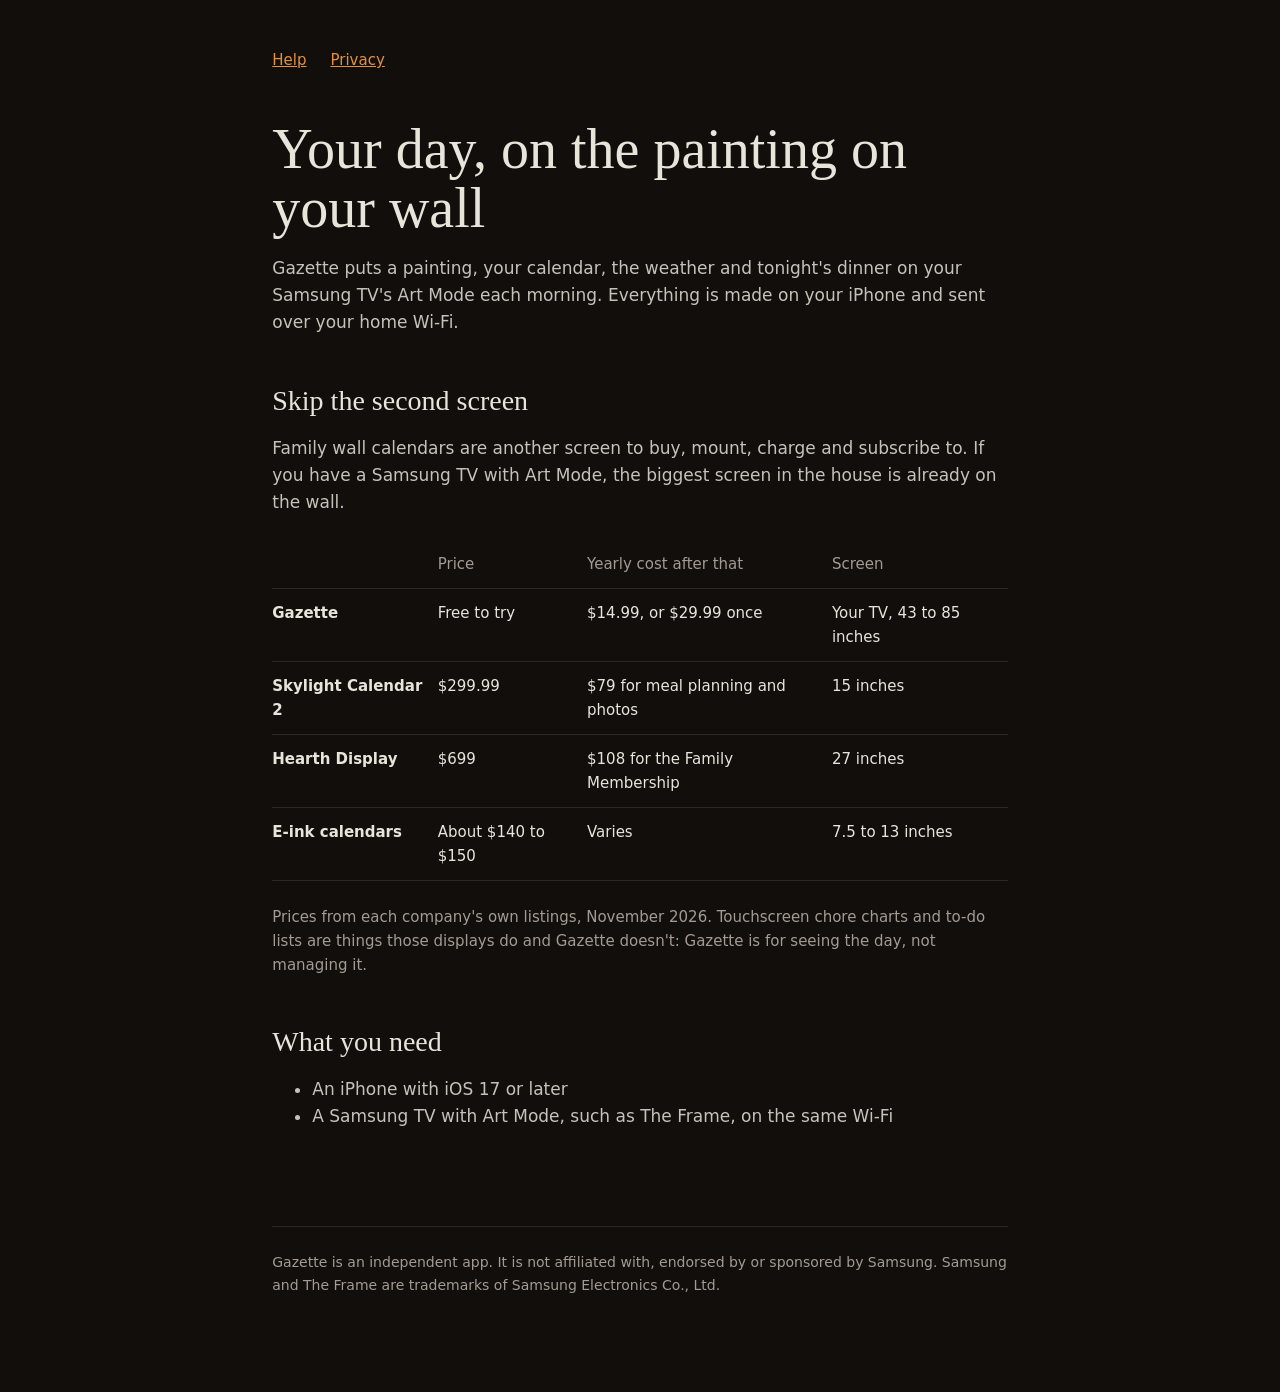
==== index.html @ 22fcac26 "Rename to Gazette Co-Authored-By: Claude Opus 5.5 <noreply@anthropic.com> Claude-Session: https://cl" ====
<!DOCTYPE html><html lang="en"><head><meta charset="utf-8"><meta name="viewport" content="width=device-width,initial-scale=1"><title>Gazette: your day on your TV's Art Mode</title><link rel="stylesheet" href="style.css"></head><body><main>
<nav><a href="support.html">Help</a><a href="privacy.html">Privacy</a></nav>
<h1>Your day, on the painting on your wall</h1>
<p>Gazette puts a painting, your calendar, the weather and tonight's dinner on your Samsung TV's Art Mode each morning. Everything is made on your iPhone and sent over your home Wi-Fi.</p>
<h2>Skip the second screen</h2>
<p>Family wall calendars are another screen to buy, mount, charge and subscribe to. If you have a Samsung TV with Art Mode, the biggest screen in the house is already on the wall.</p>
<table>
<thead><tr><th scope="col"></th><th scope="col">Price</th><th scope="col">Yearly cost after that</th><th scope="col">Screen</th></tr></thead>
<tbody>
<tr><td>Gazette</td><td>Free to try</td><td>$14.99, or $29.99 once</td><td>Your TV, 43 to 85 inches</td></tr>
<tr><td>Skylight Calendar 2</td><td>$299.99</td><td>$79 for meal planning and photos</td><td>15 inches</td></tr>
<tr><td>Hearth Display</td><td>$699</td><td>$108 for the Family Membership</td><td>27 inches</td></tr>
<tr><td>E-ink calendars</td><td>About $140 to $150</td><td>Varies</td><td>7.5 to 13 inches</td></tr>
</tbody>
</table>
<p class="muted">Prices from each company's own listings, November 2026. Touchscreen chore charts and to-do lists are things those displays do and Gazette doesn't: Gazette is for seeing the day, not managing it.</p>
<h2>What you need</h2>
<ul><li>An iPhone with iOS 17 or later</li><li>A Samsung TV with Art Mode, such as The Frame, on the same Wi-Fi</li></ul>
<footer>Gazette is an independent app. It is not affiliated with, endorsed by or sponsored by Samsung. Samsung and The Frame are trademarks of Samsung Electronics Co., Ltd.</footer>
</main></body></html>
---- style.css ----
/* Hallmark lite · shape: Long Document · theme: custom (gallery wall at night, matches the app) · genre: editorial · job: read policy / get help · signature: the app's own amber-on-dark material */
:root{--paper:#110e0c;--surface:#1c1815;--ink:#e9e4da;--ink2:#c7c2b9;--muted:#a39b91;--rule:rgba(233,228,218,.12);--amber:#e3913a;--serif:"Iowan Old Style","Palatino Linotype",Georgia,serif;--sans:-apple-system,"Segoe UI",system-ui,sans-serif;--s1:8px;--s2:16px;--s3:24px;--s4:48px;--s5:96px}
html,body{overflow-x:clip;margin:0;background:var(--paper);color:var(--ink);font:17px/1.6 var(--sans)}
main{max-width:68ch;margin:0 auto;padding:var(--s4) var(--s3) var(--s5)}
h1{font:400 clamp(40px,7vw,56px)/1.05 var(--serif);margin:0 0 var(--s2);overflow-wrap:break-word;min-width:0}
h2{font:400 28px/1.2 var(--serif);margin:var(--s4) 0 var(--s1)}
p,li{color:var(--ink2)} .muted{color:var(--muted);font-size:15px}
a{color:var(--amber)} a:focus-visible{outline:3px solid var(--amber);outline-offset:3px}
nav{display:flex;gap:var(--s3);margin-bottom:var(--s4);font-size:15px}
footer{border-top:1px solid var(--rule);margin-top:var(--s5);padding-top:var(--s3);font-size:14px;color:var(--muted)}
table{width:100%;border-collapse:collapse;margin:var(--s3) 0;font-size:15px}
th,td{text-align:left;padding:12px 10px 12px 0;border-bottom:1px solid var(--rule);vertical-align:top}
th{color:var(--muted);font-weight:500}
td:first-child{color:var(--ink);font-weight:600}
@media (max-width:560px){table{font-size:14px}}
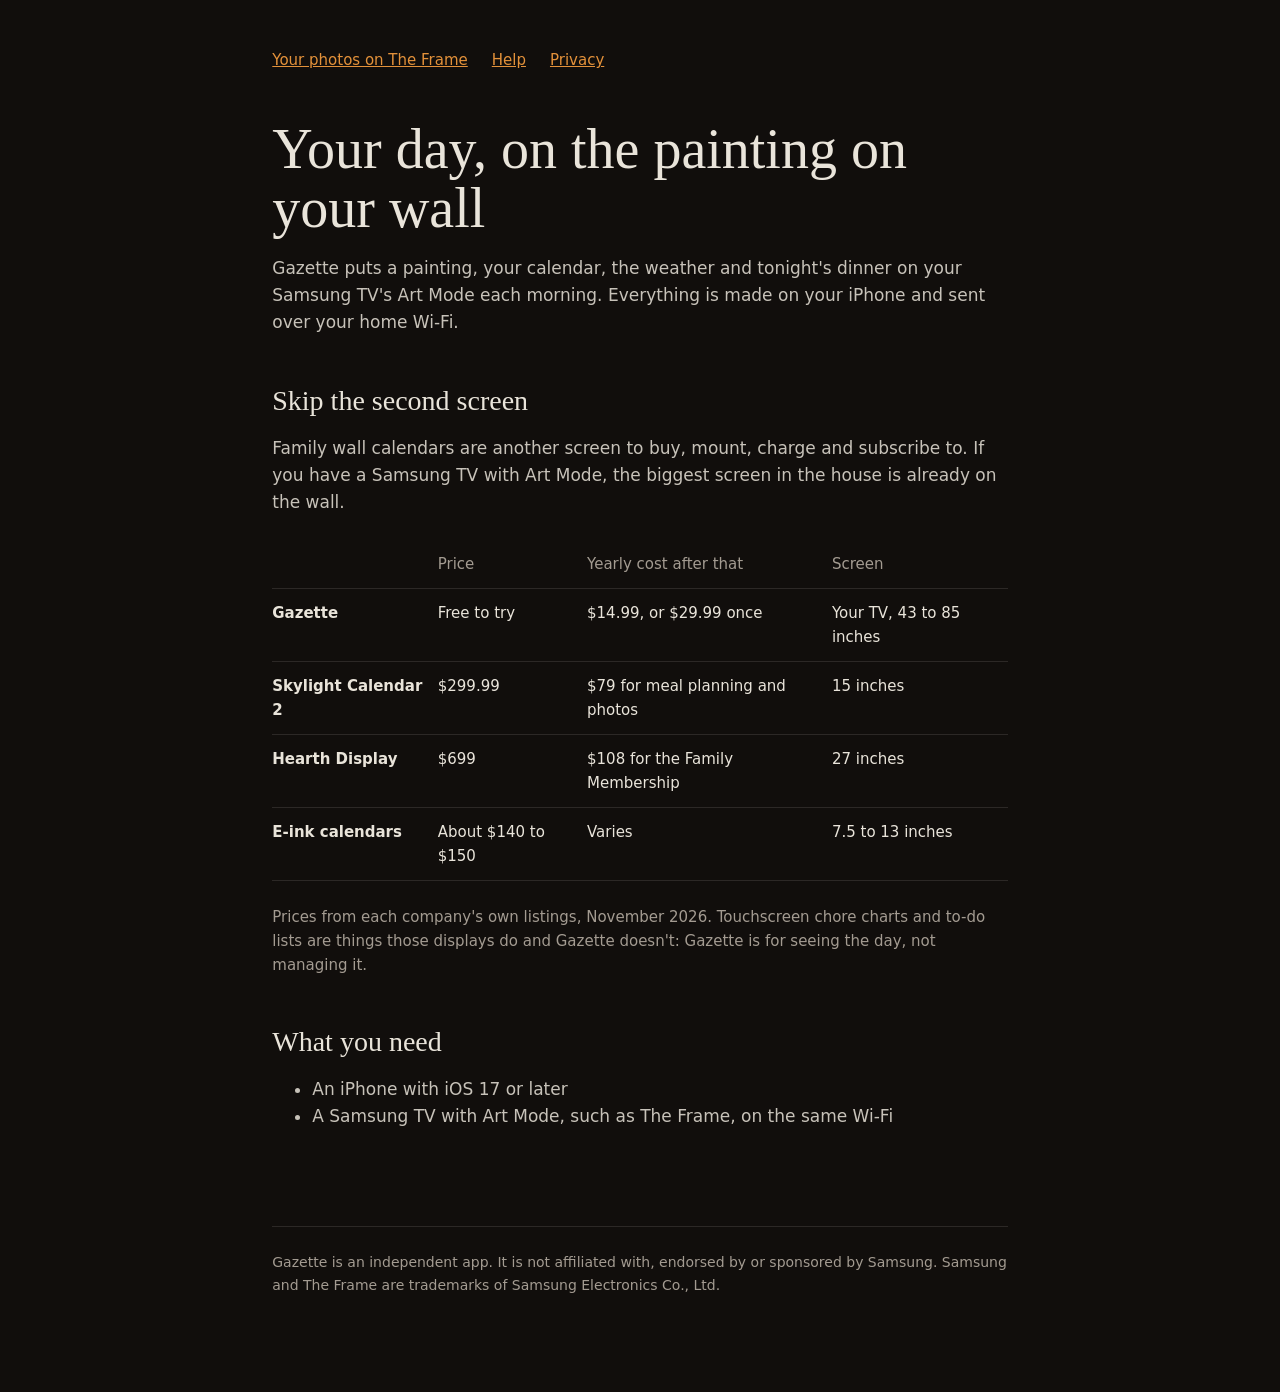
==== commit bf78752a: "How-to page for putting your own photos on The Frame; page titles for search Co-Authored-By: Claude " ====
--- a/index.html
+++ b/index.html
@@ -1,5 +1,6 @@
-<!DOCTYPE html><html lang="en"><head><meta charset="utf-8"><meta name="viewport" content="width=device-width,initial-scale=1"><title>Gazette: your day on your TV's Art Mode</title><link rel="stylesheet" href="style.css"></head><body><main>
-<nav><a href="support.html">Help</a><a href="privacy.html">Privacy</a></nav>
+<!DOCTYPE html><html lang="en"><head><meta charset="utf-8"><meta name="viewport" content="width=device-width,initial-scale=1"><title>Gazette: family calendar and art for Samsung The Frame TV</title>
+<meta name="description" content="Gazette puts a painting, your family calendar, the weather and dinner on your Samsung Frame TV's Art Mode every morning. No wall calendar display to buy."><link rel="stylesheet" href="style.css"></head><body><main>
+<nav><a href="frame-photos.html">Your photos on The Frame</a><a href="support.html">Help</a><a href="privacy.html">Privacy</a></nav>
 <h1>Your day, on the painting on your wall</h1>
 <p>Gazette puts a painting, your calendar, the weather and tonight's dinner on your Samsung TV's Art Mode each morning. Everything is made on your iPhone and sent over your home Wi-Fi.</p>
 <h2>Skip the second screen</h2>
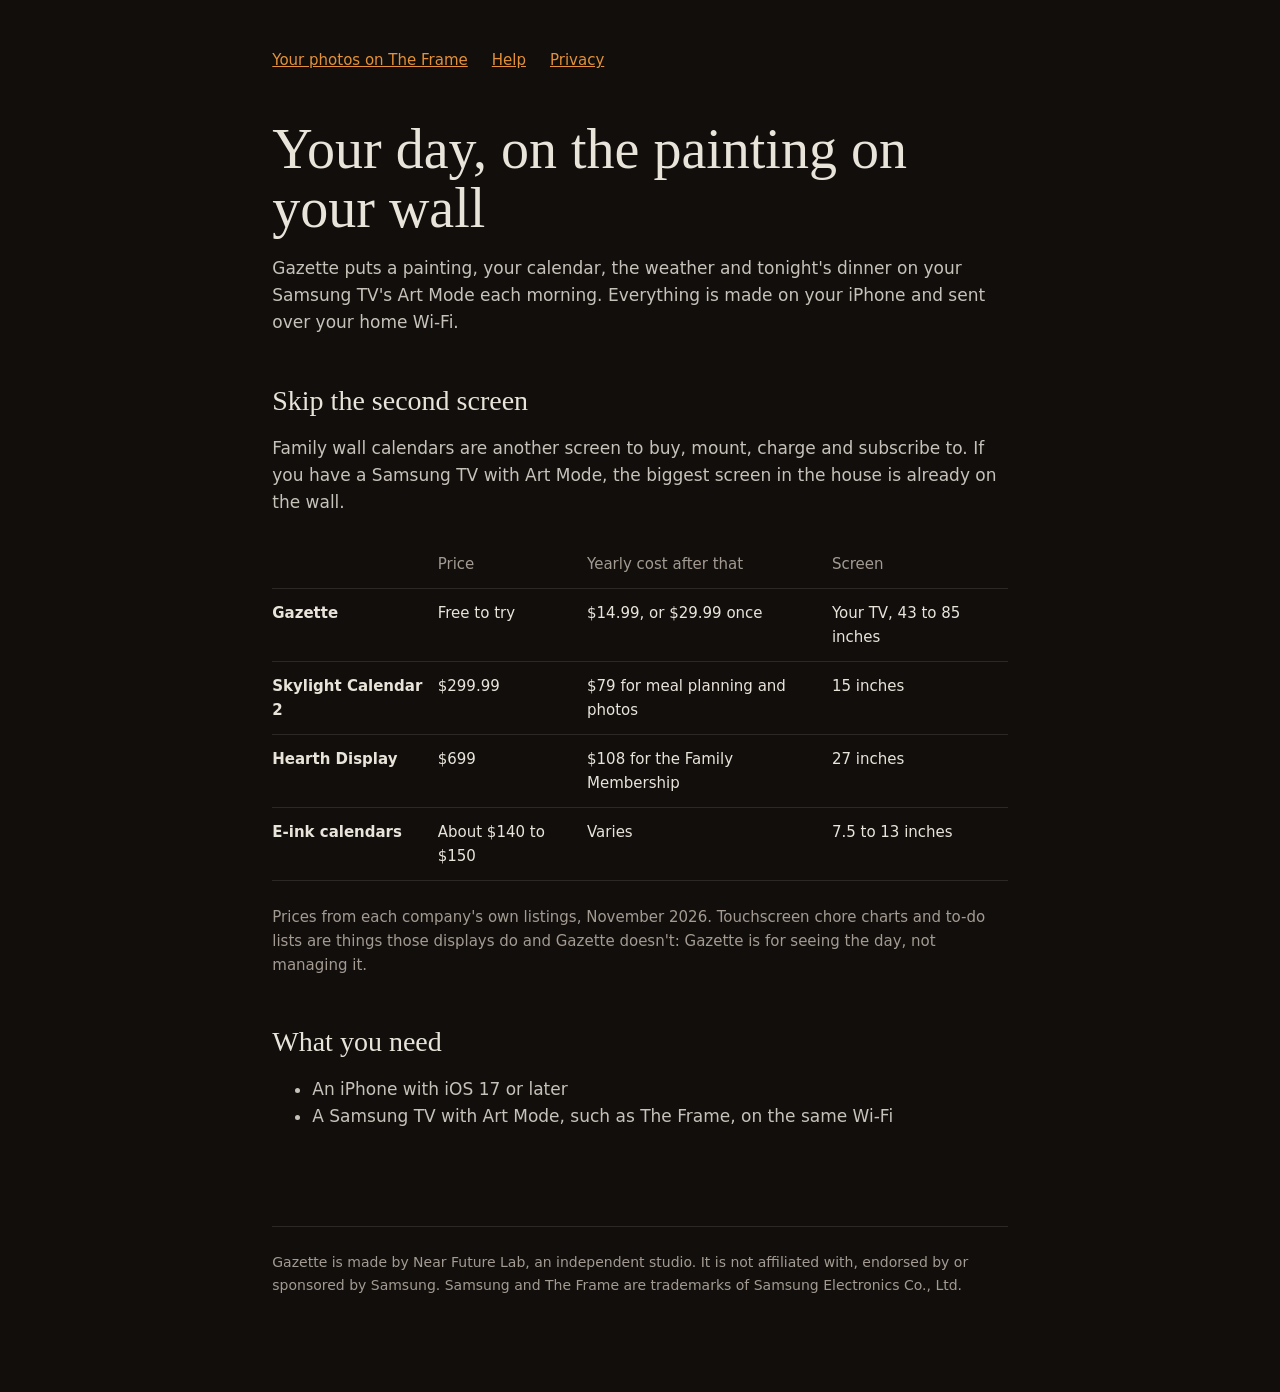
==== commit 7b5c0f62: "Made by Near Future Lab Co-Authored-By: Claude Opus 5.5 <noreply@anthropic.com> Claude-Session: http" ====
--- a/index.html
+++ b/index.html
@@ -17,5 +17,5 @@
 <p class="muted">Prices from each company's own listings, November 2026. Touchscreen chore charts and to-do lists are things those displays do and Gazette doesn't: Gazette is for seeing the day, not managing it.</p>
 <h2>What you need</h2>
 <ul><li>An iPhone with iOS 17 or later</li><li>A Samsung TV with Art Mode, such as The Frame, on the same Wi-Fi</li></ul>
-<footer>Gazette is an independent app. It is not affiliated with, endorsed by or sponsored by Samsung. Samsung and The Frame are trademarks of Samsung Electronics Co., Ltd.</footer>
+<footer>Gazette is made by Near Future Lab, an independent studio. It is not affiliated with, endorsed by or sponsored by Samsung. Samsung and The Frame are trademarks of Samsung Electronics Co., Ltd.</footer>
 </main></body></html>
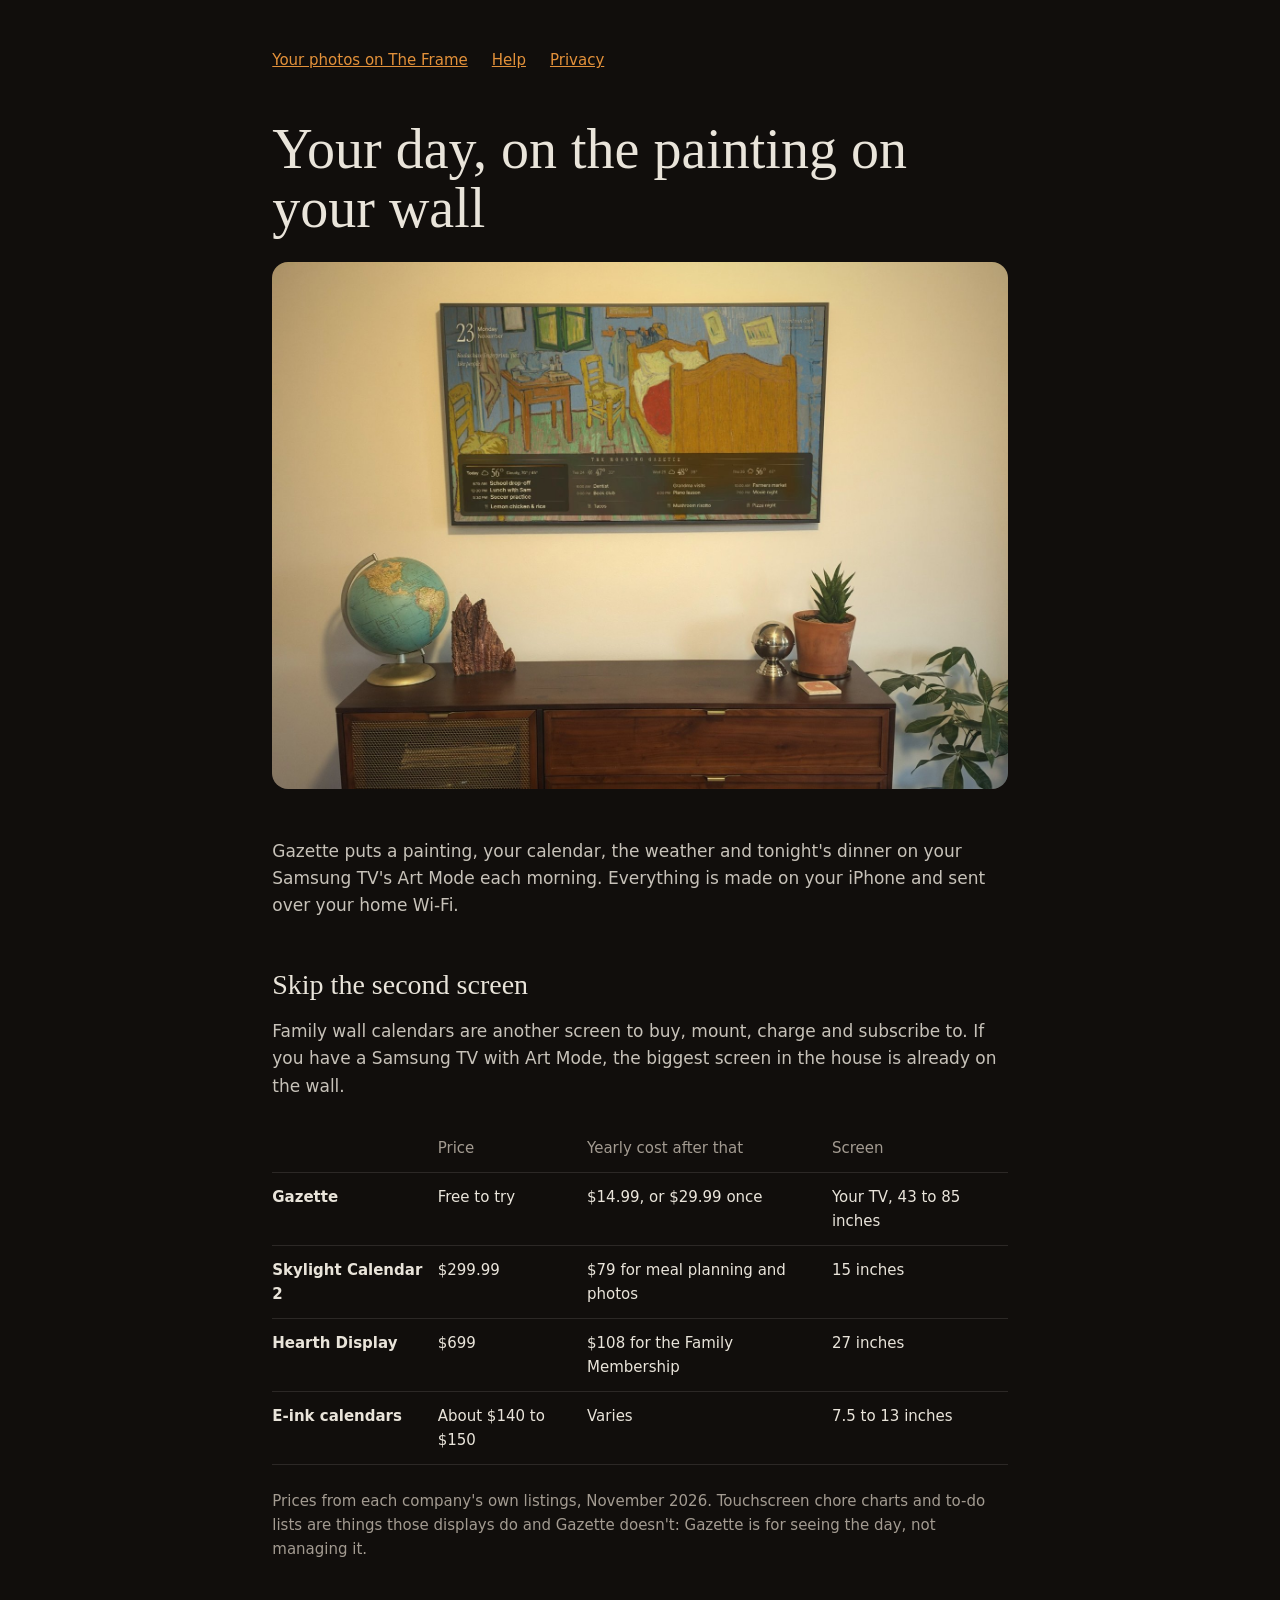
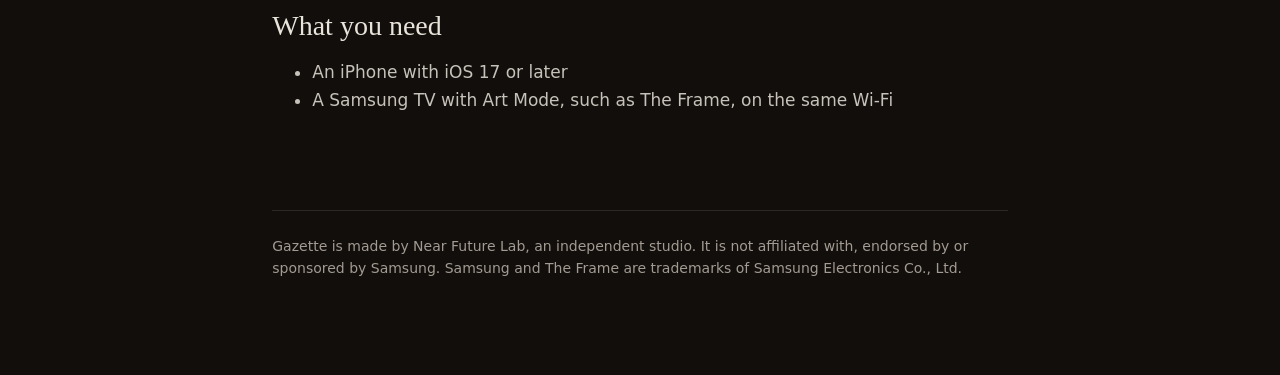
==== commit e7ebffdd: "Home page photo Co-Authored-By: Claude Opus 5.5 <noreply@anthropic.com> Claude-Session: https://clau" ====
--- a/index.html
+++ b/index.html
@@ -2,6 +2,7 @@
 <meta name="description" content="Gazette puts a painting, your family calendar, the weather and dinner on your Samsung Frame TV's Art Mode every morning. No wall calendar display to buy."><link rel="stylesheet" href="style.css"></head><body><main>
 <nav><a href="frame-photos.html">Your photos on The Frame</a><a href="support.html">Help</a><a href="privacy.html">Privacy</a></nav>
 <h1>Your day, on the painting on your wall</h1>
+<img src="gazette-frame.jpg" alt="A Samsung Frame TV above a walnut sideboard showing Van Gogh's Bedroom with a slim strip of the family calendar, weather and dinners" width="1600" height="1148" style="width:100%;height:auto;border-radius:16px;margin:8px 0 24px">
 <p>Gazette puts a painting, your calendar, the weather and tonight's dinner on your Samsung TV's Art Mode each morning. Everything is made on your iPhone and sent over your home Wi-Fi.</p>
 <h2>Skip the second screen</h2>
 <p>Family wall calendars are another screen to buy, mount, charge and subscribe to. If you have a Samsung TV with Art Mode, the biggest screen in the house is already on the wall.</p>
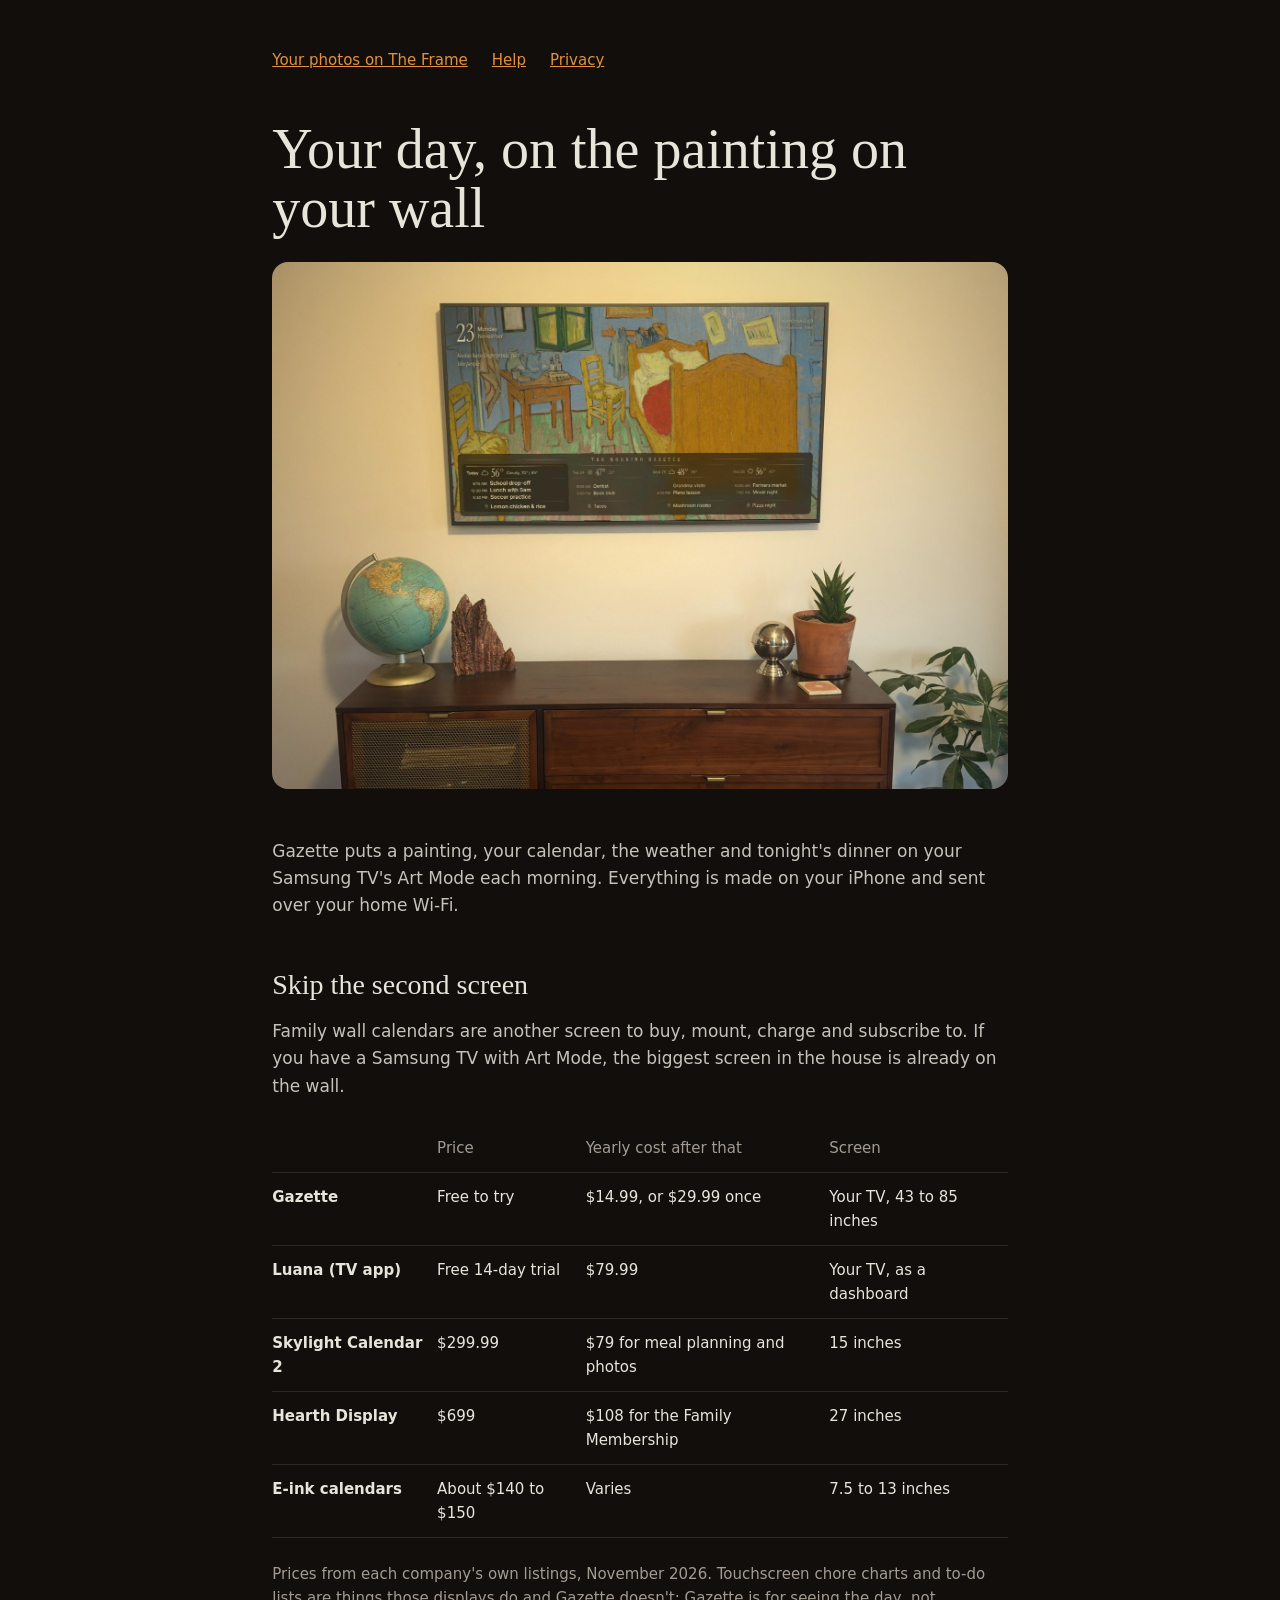
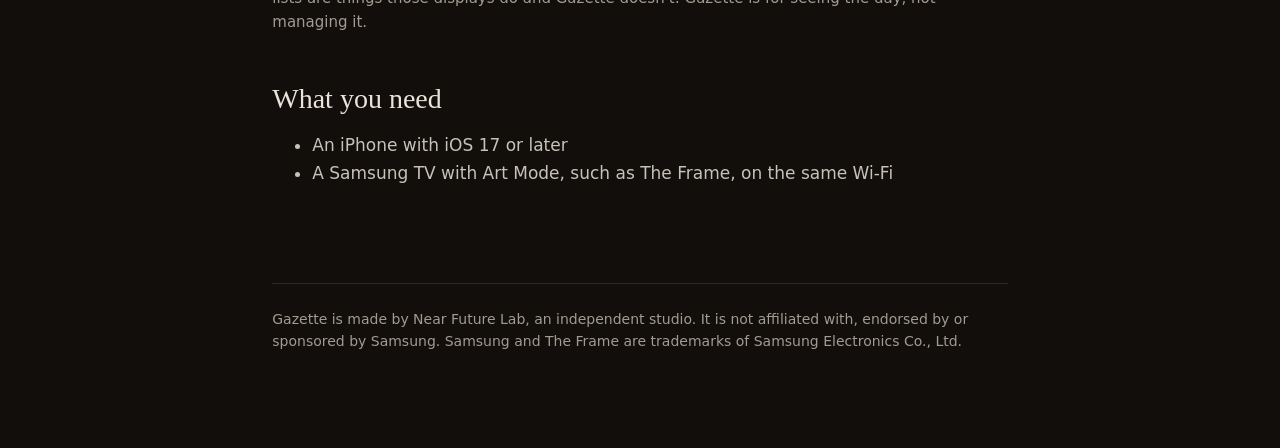
==== commit da892c63: "Comparison: add Luana Co-Authored-By: Claude Opus 5.5 <noreply@anthropic.com> Claude-Session: https:" ====
--- a/index.html
+++ b/index.html
@@ -10,6 +10,7 @@
 <thead><tr><th scope="col"></th><th scope="col">Price</th><th scope="col">Yearly cost after that</th><th scope="col">Screen</th></tr></thead>
 <tbody>
 <tr><td>Gazette</td><td>Free to try</td><td>$14.99, or $29.99 once</td><td>Your TV, 43 to 85 inches</td></tr>
+<tr><td>Luana (TV app)</td><td>Free 14-day trial</td><td>$79.99</td><td>Your TV, as a dashboard</td></tr>
 <tr><td>Skylight Calendar 2</td><td>$299.99</td><td>$79 for meal planning and photos</td><td>15 inches</td></tr>
 <tr><td>Hearth Display</td><td>$699</td><td>$108 for the Family Membership</td><td>27 inches</td></tr>
 <tr><td>E-ink calendars</td><td>About $140 to $150</td><td>Varies</td><td>7.5 to 13 inches</td></tr>
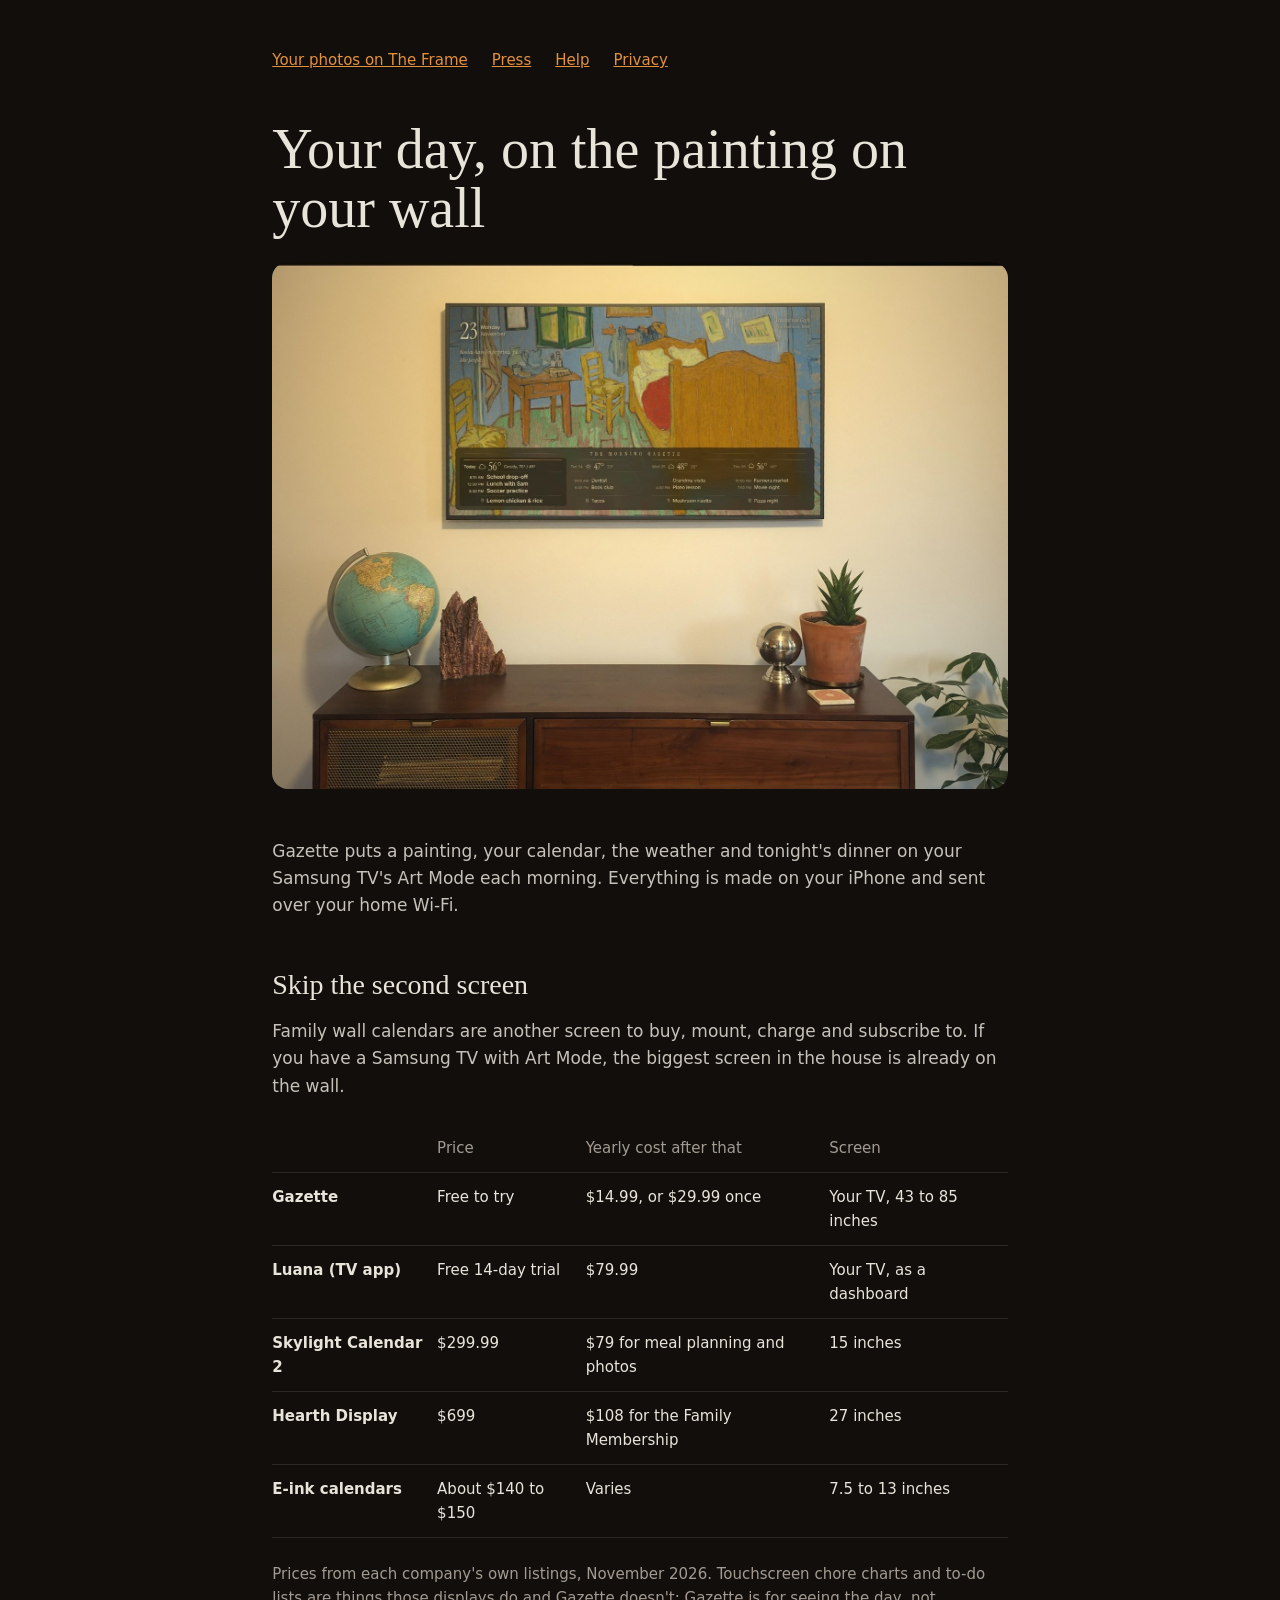
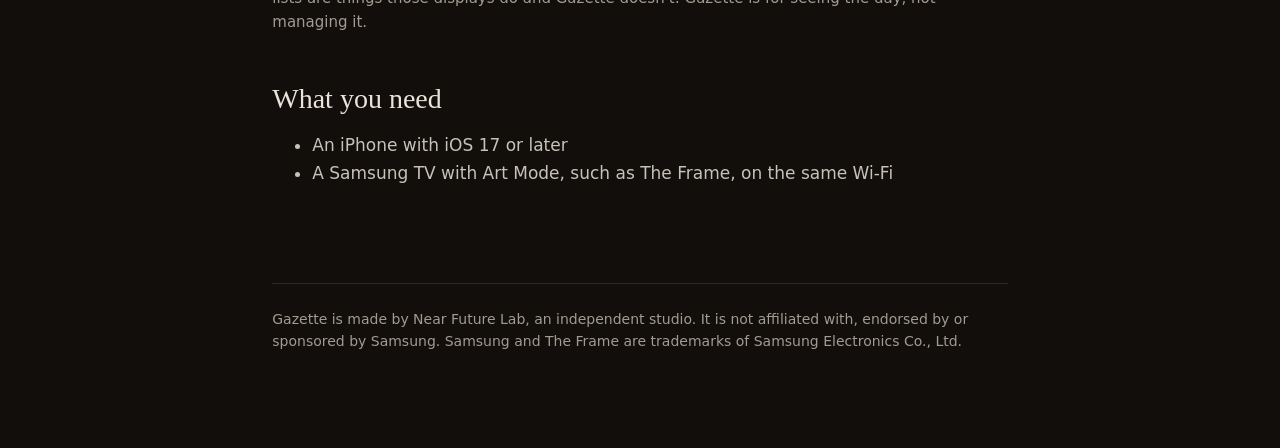
==== commit 17d53469: "Press kit page Co-Authored-By: Claude Opus 5.5 <noreply@anthropic.com> Claude-Session: https://claud" ====
--- a/index.html
+++ b/index.html
@@ -1,6 +1,6 @@
 <!DOCTYPE html><html lang="en"><head><meta charset="utf-8"><meta name="viewport" content="width=device-width,initial-scale=1"><title>Gazette: family calendar and art for Samsung The Frame TV</title>
 <meta name="description" content="Gazette puts a painting, your family calendar, the weather and dinner on your Samsung Frame TV's Art Mode every morning. No wall calendar display to buy."><link rel="stylesheet" href="style.css"></head><body><main>
-<nav><a href="frame-photos.html">Your photos on The Frame</a><a href="support.html">Help</a><a href="privacy.html">Privacy</a></nav>
+<nav><a href="frame-photos.html">Your photos on The Frame</a><a href="press.html">Press</a><a href="support.html">Help</a><a href="privacy.html">Privacy</a></nav>
 <h1>Your day, on the painting on your wall</h1>
 <img src="gazette-frame.jpg" alt="A Samsung Frame TV above a walnut sideboard showing Van Gogh's Bedroom with a slim strip of the family calendar, weather and dinners" width="1600" height="1148" style="width:100%;height:auto;border-radius:16px;margin:8px 0 24px">
 <p>Gazette puts a painting, your calendar, the weather and tonight's dinner on your Samsung TV's Art Mode each morning. Everything is made on your iPhone and sent over your home Wi-Fi.</p>
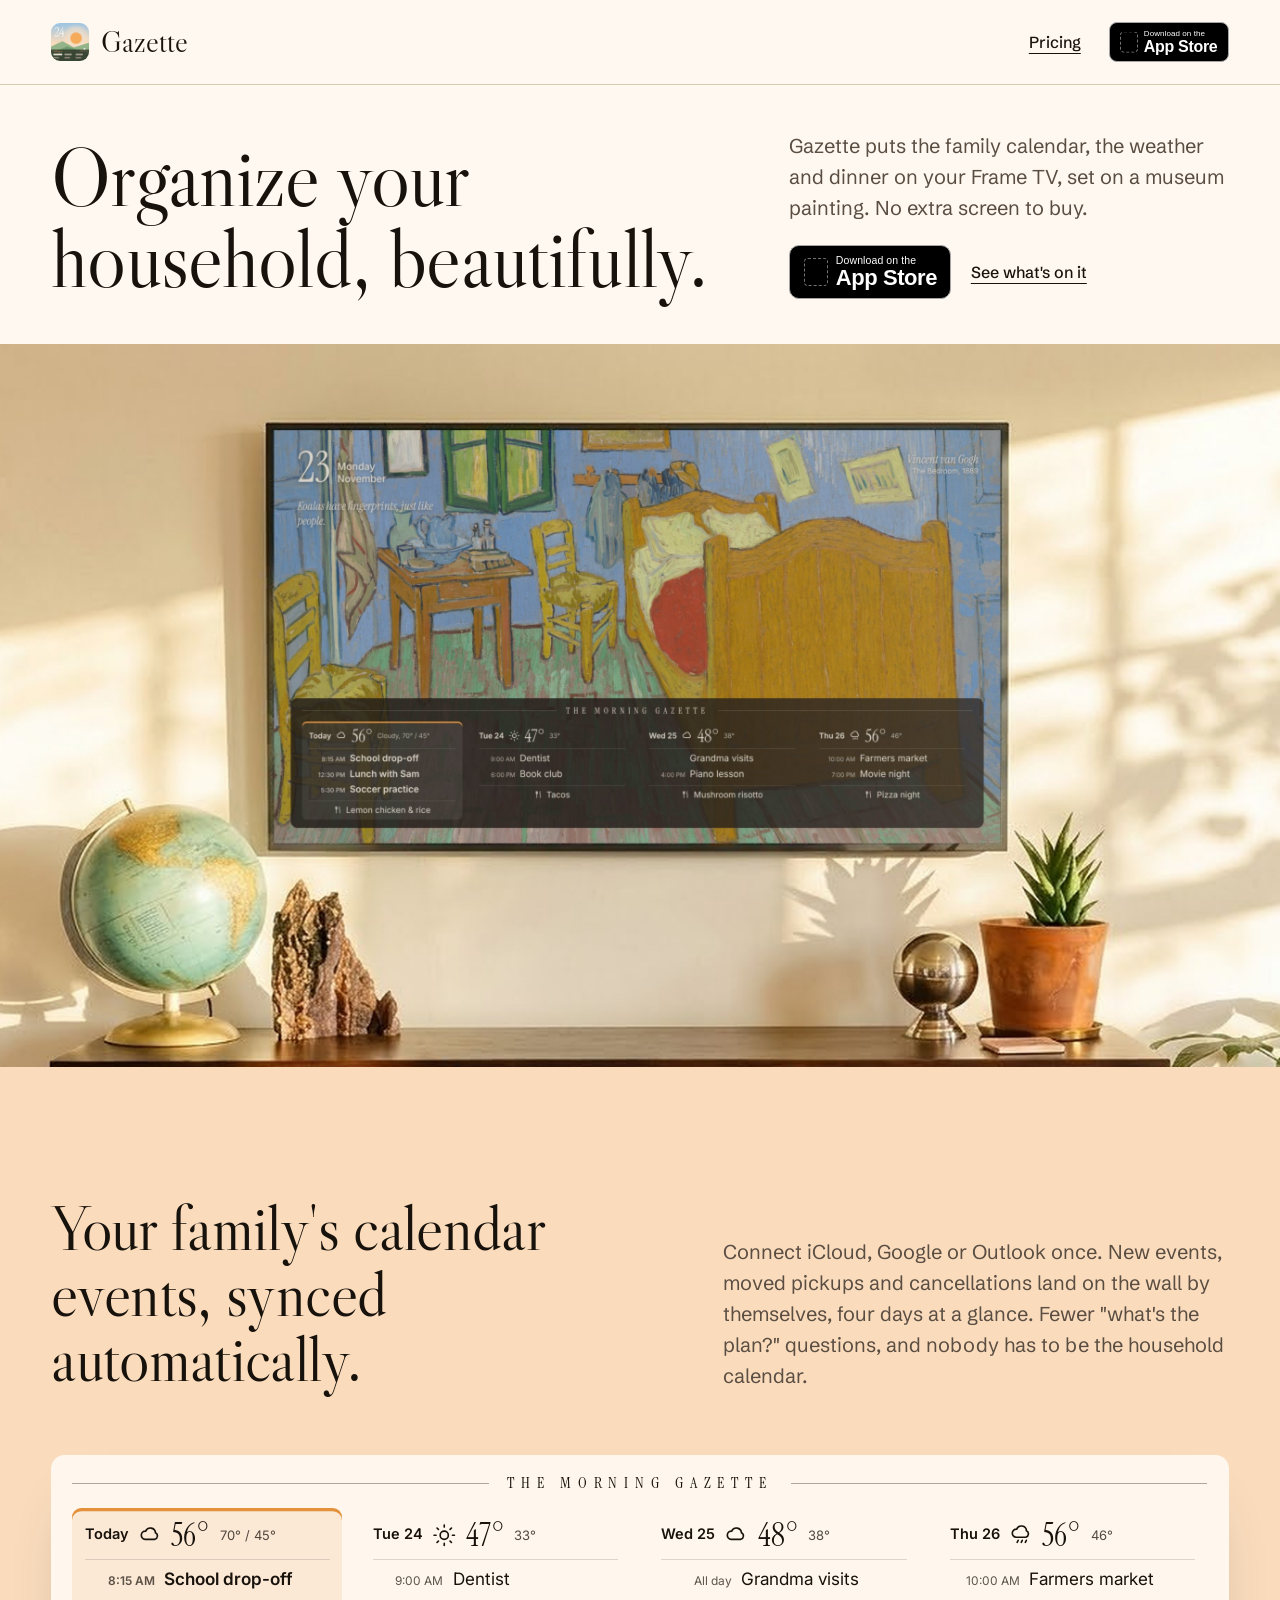
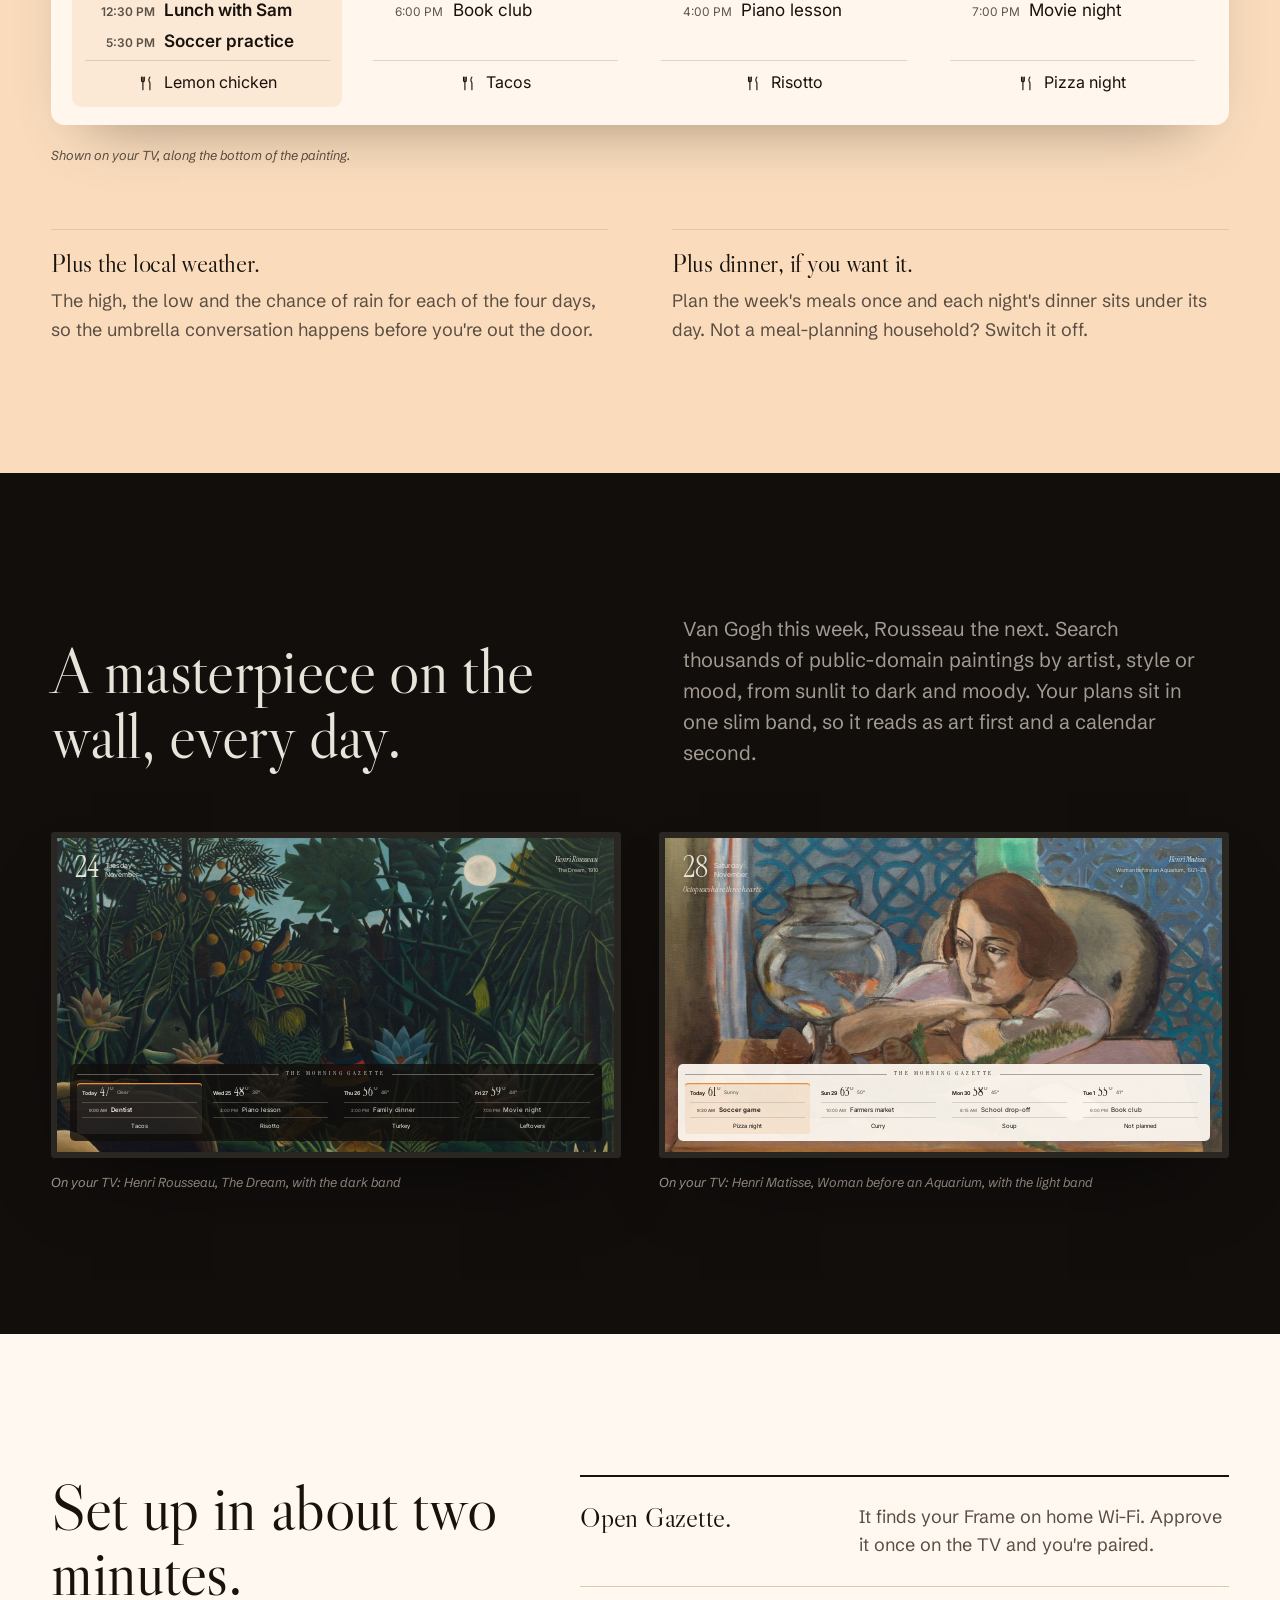
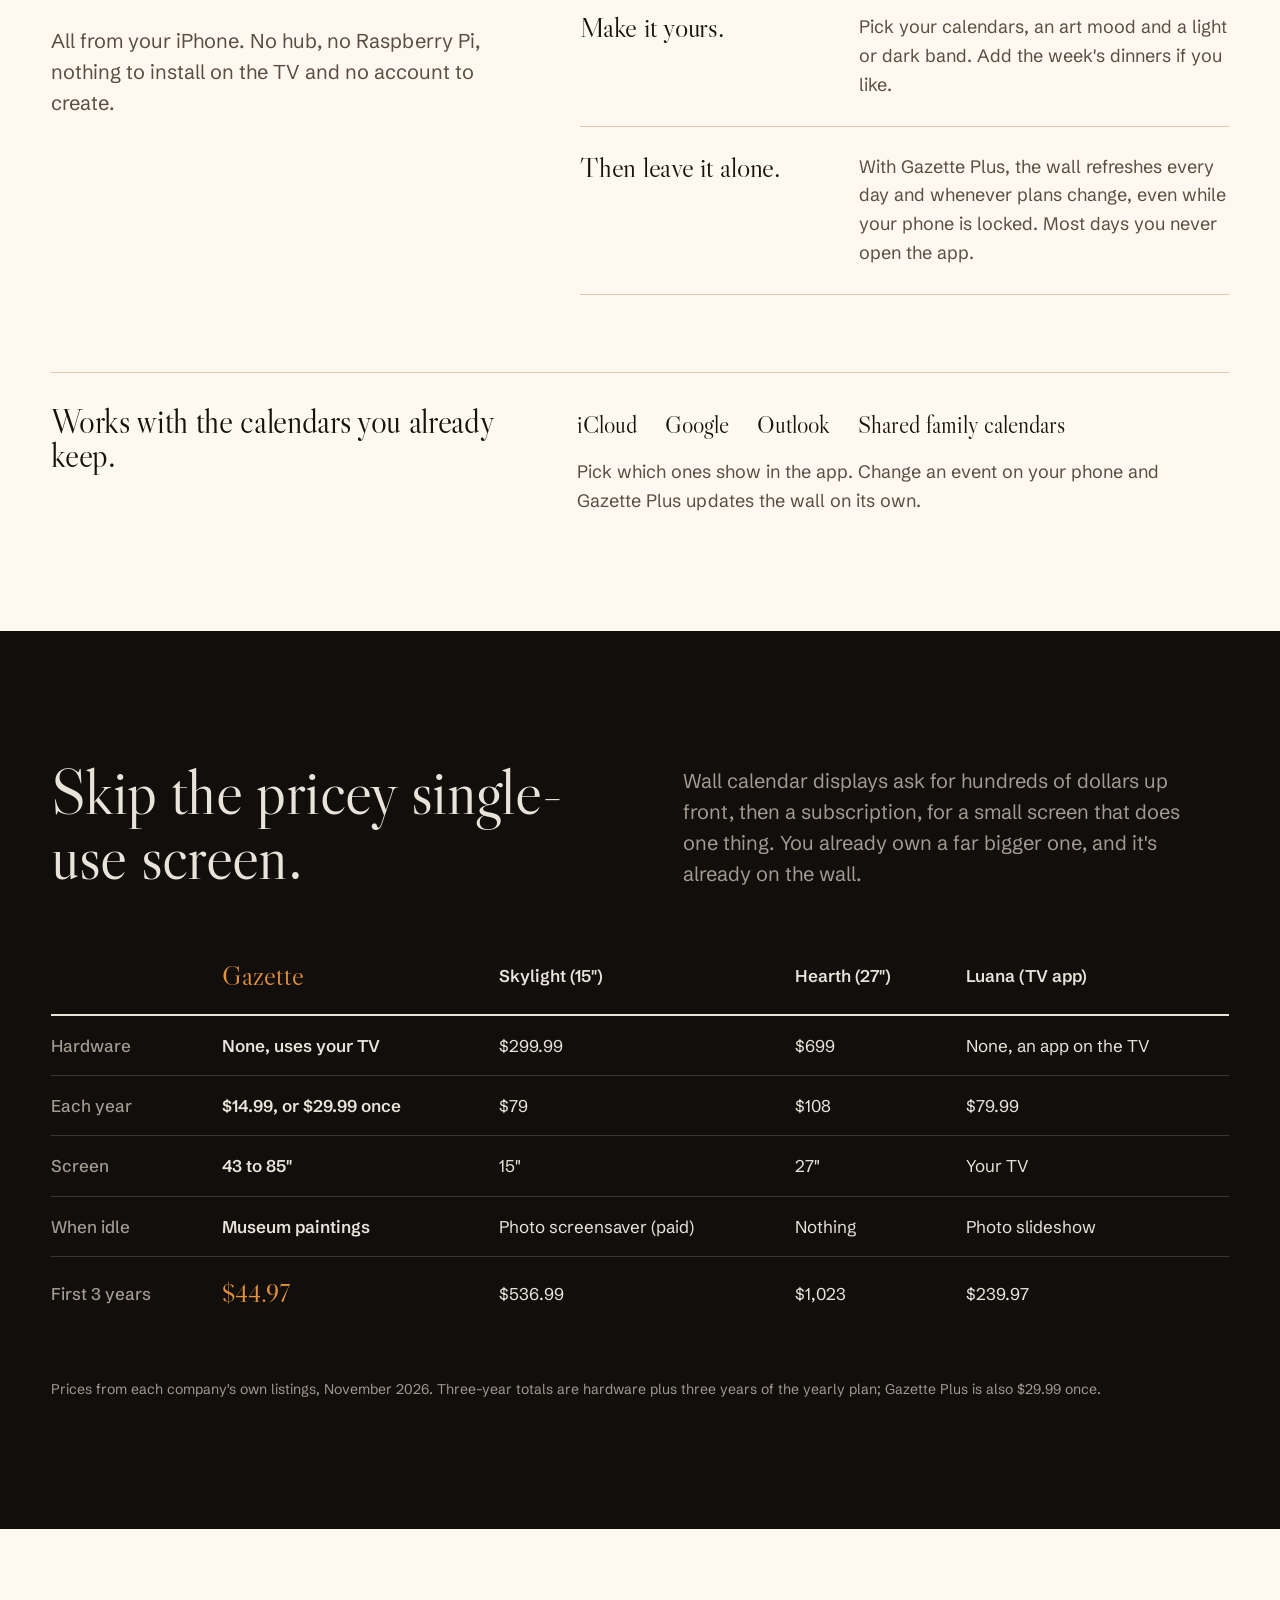
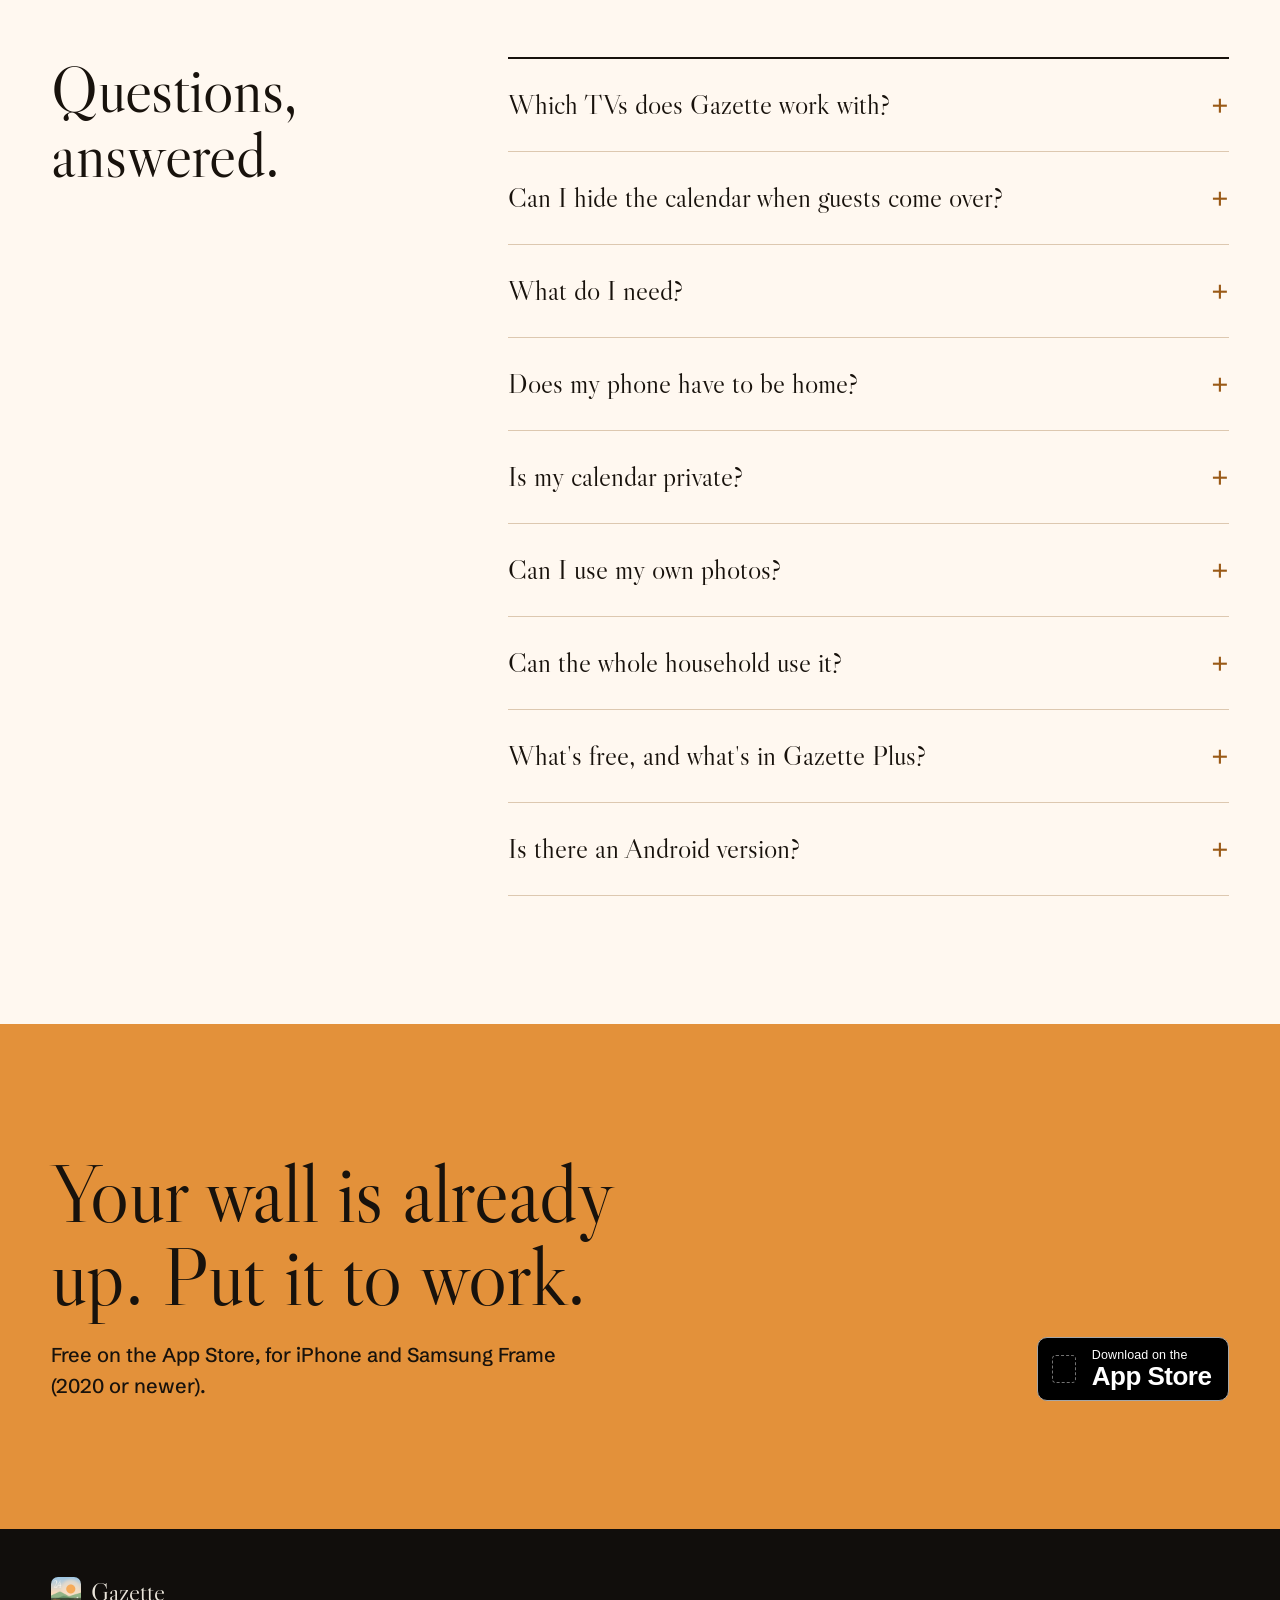
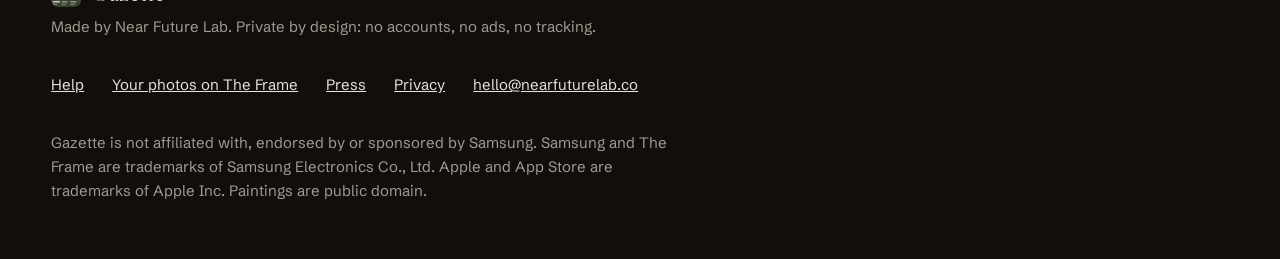
==== commit c5410d60: "New gazettehome.com homepage Light hero with the Frame photo, calendar sync, art, setup, calendar co" ====
--- a/index.html
+++ b/index.html
@@ -1,23 +1,336 @@
-<!DOCTYPE html><html lang="en"><head><meta charset="utf-8"><meta name="viewport" content="width=device-width,initial-scale=1"><title>Gazette: family calendar and art for Samsung The Frame TV</title>
-<meta name="description" content="Gazette puts a painting, your family calendar, the weather and dinner on your Samsung Frame TV's Art Mode every morning. No wall calendar display to buy."><link rel="stylesheet" href="style.css"></head><body><main>
-<nav><a href="frame-photos.html">Your photos on The Frame</a><a href="press.html">Press</a><a href="support.html">Help</a><a href="privacy.html">Privacy</a></nav>
-<h1>Your day, on the painting on your wall</h1>
-<img src="gazette-frame.jpg" alt="A Samsung Frame TV above a walnut sideboard showing Van Gogh's Bedroom with a slim strip of the family calendar, weather and dinners" width="1600" height="1148" style="width:100%;height:auto;border-radius:16px;margin:8px 0 24px">
-<p>Gazette puts a painting, your calendar, the weather and tonight's dinner on your Samsung TV's Art Mode each morning. Everything is made on your iPhone and sent over your home Wi-Fi.</p>
-<h2>Skip the second screen</h2>
-<p>Family wall calendars are another screen to buy, mount, charge and subscribe to. If you have a Samsung TV with Art Mode, the biggest screen in the house is already on the wall.</p>
-<table>
-<thead><tr><th scope="col"></th><th scope="col">Price</th><th scope="col">Yearly cost after that</th><th scope="col">Screen</th></tr></thead>
-<tbody>
-<tr><td>Gazette</td><td>Free to try</td><td>$14.99, or $29.99 once</td><td>Your TV, 43 to 85 inches</td></tr>
-<tr><td>Luana (TV app)</td><td>Free 14-day trial</td><td>$79.99</td><td>Your TV, as a dashboard</td></tr>
-<tr><td>Skylight Calendar 2</td><td>$299.99</td><td>$79 for meal planning and photos</td><td>15 inches</td></tr>
-<tr><td>Hearth Display</td><td>$699</td><td>$108 for the Family Membership</td><td>27 inches</td></tr>
-<tr><td>E-ink calendars</td><td>About $140 to $150</td><td>Varies</td><td>7.5 to 13 inches</td></tr>
-</tbody>
-</table>
-<p class="muted">Prices from each company's own listings, November 2026. Touchscreen chore charts and to-do lists are things those displays do and Gazette doesn't: Gazette is for seeing the day, not managing it.</p>
-<h2>What you need</h2>
-<ul><li>An iPhone with iOS 17 or later</li><li>A Samsung TV with Art Mode, such as The Frame, on the same Wi-Fi</li></ul>
-<footer>Gazette is made by Near Future Lab, an independent studio. It is not affiliated with, endorsed by or sponsored by Samsung. Samsung and The Frame are trademarks of Samsung Electronics Co., Ltd.</footer>
-</main></body></html>
+<!doctype html>
+<html lang="en">
+<head>
+<meta charset="utf-8">
+<meta name="viewport" content="width=device-width, initial-scale=1">
+<title>Gazette: your family calendar on Samsung The Frame TV</title>
+<meta name="description" content="Gazette shows your family's calendar, the weather and dinner on your Samsung Frame TV, set on a museum painting. Synced automatically from your iPhone. No extra screen to buy.">
+<link rel="canonical" href="https://gazettehome.com/">
+<meta property="og:type" content="website">
+<meta property="og:url" content="https://gazettehome.com/">
+<meta property="og:title" content="Gazette: organize your household, beautifully">
+<meta property="og:description" content="Your family's calendar, the weather and dinner on your Frame TV, set on a museum painting.">
+<meta property="og:image" content="https://gazettehome.com/img/hero-wide.jpg">
+<meta name="twitter:card" content="summary_large_image">
+<meta name="theme-color" content="#FFF8F0">
+<link rel="icon" href="favicon.png">
+<link rel="apple-touch-icon" href="apple-touch-icon.png">
+<link rel="preconnect" href="https://fonts.googleapis.com">
+<link rel="preconnect" href="https://fonts.gstatic.com" crossorigin>
+<link href="https://fonts.googleapis.com/css2?family=Libre+Caslon+Display&family=Schibsted+Grotesk:ital,wght@0,400;0,500;0,600;0,700;1,400&family=Instrument+Serif:ital@0;1&family=Inter:wght@400;600&display=swap" rel="stylesheet">
+<link rel="stylesheet" href="home.css">
+</head>
+<body>
+<div style="box-sizing: border-box; width: 100%; background: var(--cream); color: var(--ink); font-family: var(--text); font-size: 18px; line-height: 1.6">
+
+  <!-- Masthead -->
+  <header class="wrap" style="padding-top: 18px; padding-bottom: 18px; display: flex; flex-wrap: wrap; gap: 16px; align-items: center; justify-content: space-between; border-bottom: 1px solid var(--rule)">
+    <a href="#top" style="display: inline-flex; align-items: center; gap: 12px; color: var(--ink); text-decoration: none; white-space: nowrap">
+      <img src="apple-touch-icon.png" alt="" width="38" height="38" style="border-radius: 9px; display: block">
+      <span style="font-family: var(--display); font-size: 30px; line-height: 1">Gazette</span>
+    </a>
+    <nav aria-label="Main" style="display: flex; gap: 8px 28px; align-items: center; flex-wrap: wrap">
+      <a class="lnk" href="#pricing">Pricing</a>
+      <a class="store store-sm" href="#get" data-app-store aria-label="Download on the App Store"><small>Download on the</small><strong>App Store</strong></a>
+    </nav>
+  </header>
+
+  <!-- Hero -->
+  <section id="top" class="hero">
+    <div class="wrap" style="padding-top: clamp(28px, 5svh, 64px); padding-bottom: clamp(32px, 5svh, 56px); display: flex; flex-wrap: wrap; gap: 24px 72px; align-items: flex-end">
+      <h1 class="h" style="flex: 1 1 520px; font-size: clamp(50px, 6.4vw, 104px); line-height: .98; max-width: 14ch">Organize your household, beautifully.</h1>
+      <div style="flex: 1 1 340px; display: flex; flex-direction: column; gap: 22px; align-items: flex-start; max-width: 440px">
+        <p class="lede" style="color: var(--ink-soft)">Gazette puts the family calendar, the weather and dinner on your Frame TV, set on a museum painting. No extra screen to buy.</p>
+        <div style="display: flex; flex-wrap: wrap; gap: 20px; align-items: center">
+          <a class="store" href="#get" data-app-store><small>Download on the</small><strong>App Store</strong></a>
+          <a class="lnk" href="#organized">See what's on it</a>
+        </div>
+      </div>
+    </div>
+    <div class="hero-photo">
+      <img class="cover ph-wide" src="img/hero-wide.jpg" alt="Gazette on a Samsung Frame TV in afternoon sunlight, showing Van Gogh's The Bedroom with the next four days, weather and dinners along the bottom">
+      <img class="cover ph-tight" src="img/hero-square.jpg" alt="Close view of Gazette on a Samsung Frame TV, showing Van Gogh's The Bedroom with the next four days, weather and dinners along the bottom">
+    </div>
+  </section>
+
+  <!-- 1. Organized -->
+  <section id="organized" style="background: var(--peach)">
+    <div class="wrap" style="padding-top: clamp(72px, 10vw, 144px); padding-bottom: clamp(72px, 10vw, 144px); display: flex; flex-direction: column; gap: clamp(36px, 5vw, 64px)">
+      <div style="display: flex; flex-wrap: wrap; gap: 20px 72px; align-items: flex-end">
+        <h2 class="h" style="flex: 1 1 420px; font-size: clamp(42px, 5vw, 80px); max-width: 15ch">Your family's calendar events, synced automatically.</h2>
+        <p class="lede" style="flex: 1 1 320px; color: var(--ink-soft)">Connect iCloud, Google or Outlook once. New events, moved pickups and cancellations land on the wall by themselves, four days at a glance. Fewer "what's the plan?" questions, and nobody has to be the household calendar.</p>
+      </div>
+
+      <div class="solo">
+        <div class="strip strip-light" style="box-shadow: 0 30px 60px -36px rgba(24,18,12,.45)">
+          <div class="s-mast">The Morning Gazette</div>
+          <div class="s-cols">
+            <div class="s-col s-today">
+              <div class="s-head"><span class="s-dname">Today</span>
+                <svg class="s-ico" viewBox="0 0 24 24" fill="none" stroke="currentColor" stroke-width="1.6" stroke-linecap="round" aria-hidden="true"><path d="M7 16a4 4 0 0 1 .5-8 5 5 0 0 1 9.6 1.5A3.5 3.5 0 0 1 16.5 16H7z"></path></svg>
+                <span class="s-temp">56°</span><span class="s-wx">70° / 45°</span></div>
+              <div class="s-ev"><span class="s-time">8:15 AM</span><span>School drop-off</span></div>
+              <div class="s-ev"><span class="s-time">12:30 PM</span><span>Lunch with Sam</span></div>
+              <div class="s-ev"><span class="s-time">5:30 PM</span><span>Soccer practice</span></div>
+              <div class="s-din"><svg viewBox="0 0 24 24" fill="none" stroke="currentColor" stroke-width="1.6" stroke-linecap="round" aria-hidden="true"><path d="M7 3v8M5 3v5a2 2 0 0 0 4 0V3M7 11v10M17 3c-2 2-2 6 0 8v10"></path></svg>Lemon chicken</div>
+            </div>
+            <div class="s-col">
+              <div class="s-head"><span class="s-dname">Tue 24</span>
+                <svg class="s-ico" viewBox="0 0 24 24" fill="none" stroke="currentColor" stroke-width="1.6" stroke-linecap="round" aria-hidden="true"><circle cx="12" cy="12" r="4"></circle><path d="M12 2v2M12 20v2M2 12h2M20 12h2M4.9 4.9l1.4 1.4M17.7 17.7l1.4 1.4M4.9 19.1l1.4-1.4M17.7 6.3l1.4-1.4"></path></svg>
+                <span class="s-temp">47°</span><span class="s-wx">33°</span></div>
+              <div class="s-ev"><span class="s-time">9:00 AM</span><span>Dentist</span></div>
+              <div class="s-ev"><span class="s-time">6:00 PM</span><span>Book club</span></div>
+              <div class="s-din"><svg viewBox="0 0 24 24" fill="none" stroke="currentColor" stroke-width="1.6" stroke-linecap="round" aria-hidden="true"><path d="M7 3v8M5 3v5a2 2 0 0 0 4 0V3M7 11v10M17 3c-2 2-2 6 0 8v10"></path></svg>Tacos</div>
+            </div>
+            <div class="s-col">
+              <div class="s-head"><span class="s-dname">Wed 25</span>
+                <svg class="s-ico" viewBox="0 0 24 24" fill="none" stroke="currentColor" stroke-width="1.6" stroke-linecap="round" aria-hidden="true"><path d="M7 16a4 4 0 0 1 .5-8 5 5 0 0 1 9.6 1.5A3.5 3.5 0 0 1 16.5 16H7z"></path></svg>
+                <span class="s-temp">48°</span><span class="s-wx">38°</span></div>
+              <div class="s-ev"><span class="s-time">All day</span><span>Grandma visits</span></div>
+              <div class="s-ev"><span class="s-time">4:00 PM</span><span>Piano lesson</span></div>
+              <div class="s-din"><svg viewBox="0 0 24 24" fill="none" stroke="currentColor" stroke-width="1.6" stroke-linecap="round" aria-hidden="true"><path d="M7 3v8M5 3v5a2 2 0 0 0 4 0V3M7 11v10M17 3c-2 2-2 6 0 8v10"></path></svg>Risotto</div>
+            </div>
+            <div class="s-col">
+              <div class="s-head"><span class="s-dname">Thu 26</span>
+                <svg class="s-ico" viewBox="0 0 24 24" fill="none" stroke="currentColor" stroke-width="1.6" stroke-linecap="round" aria-hidden="true"><path d="M7 14a4 4 0 0 1 .5-8 5 5 0 0 1 9.6 1.5A3.5 3.5 0 0 1 16.5 14H7z"></path><path d="M9 17l-1 2M13 17l-1 2M17 17l-1 2"></path></svg>
+                <span class="s-temp">56°</span><span class="s-wx">46°</span></div>
+              <div class="s-ev"><span class="s-time">10:00 AM</span><span>Farmers market</span></div>
+              <div class="s-ev"><span class="s-time">7:00 PM</span><span>Movie night</span></div>
+              <div class="s-din"><svg viewBox="0 0 24 24" fill="none" stroke="currentColor" stroke-width="1.6" stroke-linecap="round" aria-hidden="true"><path d="M7 3v8M5 3v5a2 2 0 0 0 4 0V3M7 11v10M17 3c-2 2-2 6 0 8v10"></path></svg>Pizza night</div>
+            </div>
+          </div>
+        </div>
+      </div>
+
+      <p class="cap" style="margin-top: calc(-1 * clamp(24px, 3.5vw, 48px))">Shown on your TV, along the bottom of the painting.</p>
+
+      <div class="addons">
+        <div class="addon">
+          <h3 class="h" style="font-size: 26px">Plus the local weather.</h3>
+          <p style="margin: 0; color: var(--ink-soft)">The high, the low and the chance of rain for each of the four days, so the umbrella conversation happens before you're out the door.</p>
+        </div>
+        <div class="addon">
+          <h3 class="h" style="font-size: 26px">Plus dinner, if you want it.</h3>
+          <p style="margin: 0; color: var(--ink-soft)">Plan the week's meals once and each night's dinner sits under its day. Not a meal-planning household? Switch it off.</p>
+        </div>
+      </div>
+    </div>
+  </section>
+
+  <!-- 2. Art (dark) -->
+  <section id="beautiful" style="background: var(--dark); color: var(--on-dark)">
+    <div class="wrap" style="padding-top: clamp(80px, 11vw, 152px); padding-bottom: clamp(80px, 11vw, 152px); display: flex; flex-direction: column; gap: clamp(36px, 5vw, 64px)">
+      <div style="display: flex; flex-wrap: wrap; gap: 20px 72px; align-items: flex-end">
+        <h2 class="h" style="flex: 1 1 420px; color: var(--on-dark); font-size: clamp(42px, 5vw, 80px); max-width: 14ch">A masterpiece on the wall, every day.</h2>
+        <p class="lede" style="flex: 1 1 320px; color: var(--on-dark-soft)">Van Gogh this week, Rousseau the next. Search thousands of public-domain paintings by artist, style or mood, from sunlit to dark and moody. Your plans sit in one slim band, so it reads as art first and a calendar second.</p>
+      </div>
+      <div style="display: grid; grid-template-columns: repeat(auto-fit, minmax(min(100%, 520px), 1fr)); gap: clamp(28px, 3vw, 40px)">
+        <figure style="margin: 0; display: flex; flex-direction: column; gap: 14px">
+          <div class="tv">
+            <div class="tv-in">
+              <img class="cover" src="img/rousseau-the-dream.jpg" loading="lazy" alt="Henri Rousseau, The Dream, on the Gazette screen with a dark band">
+              <div class="tv-date"><div class="tv-day"><span class="tv-num">24</span><span class="tv-mon">Tuesday<br>November</span></div></div>
+              <div class="tv-credit"><div class="tv-artist">Henri Rousseau</div><div class="tv-title">The Dream, 1910</div></div>
+              <div class="strip">
+                <div class="s-mast">The Morning Gazette</div>
+                <div class="s-cols">
+                  <div class="s-col s-today"><div class="s-head"><span class="s-dname">Today</span><span class="s-temp">47°</span><span class="s-wx">Clear</span></div><div class="s-ev"><span class="s-time">9:00 AM</span><span>Dentist</span></div><div class="s-din">Tacos</div></div>
+                  <div class="s-col"><div class="s-head"><span class="s-dname">Wed 25</span><span class="s-temp">48°</span><span class="s-wx">38°</span></div><div class="s-ev"><span class="s-time">4:00 PM</span><span>Piano lesson</span></div><div class="s-din">Risotto</div></div>
+                  <div class="s-col"><div class="s-head"><span class="s-dname">Thu 26</span><span class="s-temp">56°</span><span class="s-wx">46°</span></div><div class="s-ev"><span class="s-time">2:00 PM</span><span>Family dinner</span></div><div class="s-din">Turkey</div></div>
+                  <div class="s-col"><div class="s-head"><span class="s-dname">Fri 27</span><span class="s-temp">59°</span><span class="s-wx">44°</span></div><div class="s-ev"><span class="s-time">7:00 PM</span><span>Movie night</span></div><div class="s-din">Leftovers</div></div>
+                </div>
+              </div>
+            </div>
+          </div>
+          <figcaption class="cap cap-dark">On your TV: Henri Rousseau, The Dream, with the dark band</figcaption>
+        </figure>
+        <figure style="margin: 0; display: flex; flex-direction: column; gap: 14px">
+          <div class="tv">
+            <div class="tv-in">
+              <img class="cover" src="img/matisse-aquarium.jpg" loading="lazy" alt="Henri Matisse, Woman before an Aquarium, on the Gazette screen with a light band">
+              <div class="tv-date"><div class="tv-day"><span class="tv-num">28</span><span class="tv-mon">Saturday<br>November</span></div><div class="tv-line">Octopuses have three hearts.</div></div>
+              <div class="tv-credit"><div class="tv-artist">Henri Matisse</div><div class="tv-title">Woman before an Aquarium, 1921–23</div></div>
+              <div class="strip strip-light">
+                <div class="s-mast">The Morning Gazette</div>
+                <div class="s-cols">
+                  <div class="s-col s-today"><div class="s-head"><span class="s-dname">Today</span><span class="s-temp">61°</span><span class="s-wx">Sunny</span></div><div class="s-ev"><span class="s-time">9:30 AM</span><span>Soccer game</span></div><div class="s-din">Pizza night</div></div>
+                  <div class="s-col"><div class="s-head"><span class="s-dname">Sun 29</span><span class="s-temp">63°</span><span class="s-wx">50°</span></div><div class="s-ev"><span class="s-time">10:00 AM</span><span>Farmers market</span></div><div class="s-din">Curry</div></div>
+                  <div class="s-col"><div class="s-head"><span class="s-dname">Mon 30</span><span class="s-temp">58°</span><span class="s-wx">45°</span></div><div class="s-ev"><span class="s-time">8:15 AM</span><span>School drop-off</span></div><div class="s-din">Soup</div></div>
+                  <div class="s-col"><div class="s-head"><span class="s-dname">Tue 1</span><span class="s-temp">55°</span><span class="s-wx">41°</span></div><div class="s-ev"><span class="s-time">6:00 PM</span><span>Book club</span></div><div class="s-din">Not planned</div></div>
+                </div>
+              </div>
+            </div>
+          </div>
+          <figcaption class="cap cap-dark">On your TV: Henri Matisse, Woman before an Aquarium, with the light band</figcaption>
+        </figure>
+      </div>
+    </div>
+  </section>
+
+  <!-- 3. Easy -->
+  <section class="wrap" style="padding-top: clamp(80px, 11vw, 152px); padding-bottom: clamp(48px, 6vw, 80px); display: flex; flex-wrap: wrap; gap: 40px clamp(32px, 6vw, 96px); align-items: flex-start">
+    <div style="flex: 1 1 340px; min-width: 0; display: flex; flex-direction: column; gap: 20px">
+      <h2 class="h" style="font-size: clamp(42px, 5vw, 80px); max-width: 12ch">Set up in about two minutes.</h2>
+      <p class="lede" style="color: var(--ink-soft)">All from your iPhone. No hub, no Raspberry Pi, nothing to install on the TV and no account to create.</p>
+    </div>
+    <ol class="steps" style="flex: 1.5 1 480px; min-width: 0">
+      <li><h3 class="h" style="font-size: 28px">Open Gazette.</h3><p style="margin: 0; color: var(--ink-soft)">It finds your Frame on home Wi-Fi. Approve it once on the TV and you're paired.</p></li>
+      <li><h3 class="h" style="font-size: 28px">Make it yours.</h3><p style="margin: 0; color: var(--ink-soft)">Pick your calendars, an art mood and a light or dark band. Add the week's dinners if you like.</p></li>
+      <li><h3 class="h" style="font-size: 28px">Then leave it alone.</h3><p style="margin: 0; color: var(--ink-soft)">With Gazette Plus, the wall refreshes every day and whenever plans change, even while your phone is locked. Most days you never open the app.</p></li>
+    </ol>
+  </section>
+
+  <!-- Calendar compatibility -->
+  <section class="wrap" style="padding-bottom: clamp(72px, 9vw, 120px)">
+    <div style="border-top: 1px solid var(--rule); padding-top: 32px; display: flex; flex-wrap: wrap; gap: 16px 72px; align-items: baseline">
+      <h2 class="h" style="flex: 1 1 340px; font-size: clamp(28px, 2.6vw, 38px)">Works with the calendars you already keep.</h2>
+      <div style="flex: 1.5 1 480px; min-width: 0; display: flex; flex-direction: column; gap: 14px">
+        <ul style="list-style: none; margin: 0; padding: 0; display: flex; flex-wrap: wrap; gap: 8px 28px; font-family: var(--display); font-size: 24px">
+          <li>iCloud</li><li>Google</li><li>Outlook</li><li>Shared family calendars</li>
+        </ul>
+        <p style="margin: 0; color: var(--ink-soft); max-width: 56ch">Pick which ones show in the app. Change an event on your phone and Gazette Plus updates the wall on its own.</p>
+      </div>
+    </div>
+  </section>
+
+  <!-- 4. Affordable -->
+  <section id="pricing" style="background: var(--dark); color: var(--on-dark)">
+    <div class="wrap" style="padding-top: clamp(80px, 10vw, 136px); padding-bottom: clamp(80px, 10vw, 136px); display: flex; flex-direction: column; gap: clamp(28px, 4vw, 48px)">
+      <div style="display: flex; flex-wrap: wrap; gap: 20px 72px; align-items: flex-end">
+        <h2 class="h" style="flex: 1 1 420px; color: var(--on-dark); font-size: clamp(42px, 5vw, 80px); max-width: 14ch">Skip the pricey single-use screen.</h2>
+        <p class="lede" style="flex: 1 1 320px; color: var(--on-dark-soft)">Wall calendar displays ask for hundreds of dollars up front, then a subscription, for a small screen that does one thing. You already own a far bigger one, and it's already on the wall.</p>
+      </div>
+      <div style="overflow-x: auto; margin: 0 -4px; padding: 0 4px">
+        <table style="width: 100%; min-width: 720px; border-collapse: collapse; font-size: 17px">
+          <thead>
+            <tr style="text-align: left; border-bottom: 2px solid var(--on-dark)">
+              <th scope="col" style="padding: 16px 20px 16px 0"><span style="position: absolute; width: 1px; height: 1px; overflow: hidden; clip: rect(0 0 0 0)">Compare</span></th>
+              <th scope="col" style="padding: 16px 20px; font-family: var(--display); font-weight: 400; font-size: 28px; color: var(--amber)">Gazette</th>
+              <th scope="col" style="padding: 16px 20px; font-weight: 600">Skylight (15")</th>
+              <th scope="col" style="padding: 16px 20px; font-weight: 600">Hearth (27")</th>
+              <th scope="col" style="padding: 16px 20px; font-weight: 600">Luana (TV app)</th>
+            </tr>
+          </thead>
+          <tbody>
+            <tr style="border-bottom: 1px solid var(--rule-dark)"><th scope="row" style="padding: 16px 20px 16px 0; text-align: left; font-weight: 500; color: var(--on-dark-soft)">Hardware</th><td style="padding: 16px 20px; font-weight: 600">None, uses your TV</td><td style="padding: 16px 20px">$299.99</td><td style="padding: 16px 20px">$699</td><td style="padding: 16px 20px">None, an app on the TV</td></tr>
+            <tr style="border-bottom: 1px solid var(--rule-dark)"><th scope="row" style="padding: 16px 20px 16px 0; text-align: left; font-weight: 500; color: var(--on-dark-soft)">Each year</th><td style="padding: 16px 20px; font-weight: 600">$14.99, or $29.99 once</td><td style="padding: 16px 20px">$79</td><td style="padding: 16px 20px">$108</td><td style="padding: 16px 20px">$79.99</td></tr>
+            <tr style="border-bottom: 1px solid var(--rule-dark)"><th scope="row" style="padding: 16px 20px 16px 0; text-align: left; font-weight: 500; color: var(--on-dark-soft)">Screen</th><td style="padding: 16px 20px; font-weight: 600">43 to 85"</td><td style="padding: 16px 20px">15"</td><td style="padding: 16px 20px">27"</td><td style="padding: 16px 20px">Your TV</td></tr>
+            <tr style="border-bottom: 1px solid var(--rule-dark)"><th scope="row" style="padding: 16px 20px 16px 0; text-align: left; font-weight: 500; color: var(--on-dark-soft)">When idle</th><td style="padding: 16px 20px; font-weight: 600">Museum paintings</td><td style="padding: 16px 20px">Photo screensaver (paid)</td><td style="padding: 16px 20px">Nothing</td><td style="padding: 16px 20px">Photo slideshow</td></tr>
+            <tr><th scope="row" style="padding: 16px 20px 16px 0; text-align: left; font-weight: 500; color: var(--on-dark-soft)">First 3 years</th><td style="padding: 16px 20px; font-family: var(--display); font-size: 26px; color: var(--amber)">$44.97</td><td style="padding: 16px 20px">$536.99</td><td style="padding: 16px 20px">$1,023</td><td style="padding: 16px 20px">$239.97</td></tr>
+          </tbody>
+        </table>
+      </div>
+      <p style="margin: 0; font-size: 14px; color: var(--on-dark-soft)">Prices from each company's own listings, November 2026. Three-year totals are hardware plus three years of the yearly plan; Gazette Plus is also $29.99 once.</p>
+    </div>
+  </section>
+
+  <!-- FAQ -->
+  <section id="faq" class="wrap" style="padding-top: clamp(80px, 10vw, 136px); padding-bottom: clamp(80px, 10vw, 136px); display: flex; flex-wrap: wrap; gap: 40px clamp(32px, 6vw, 96px); align-items: flex-start">
+    <h2 class="h" style="flex: 1 1 300px; font-size: clamp(42px, 5vw, 80px)">Questions, answered.</h2>
+    <div class="faq" style="flex: 2 1 560px; min-width: 0">
+      <details>
+        <summary>Which TVs does Gazette work with?</summary>
+        <div class="ans">
+          <p>Samsung The Frame, 2020 and newer. Other Samsung TVs with Art Mode may work too; the free version is the easiest way to check yours.</p>
+          <p>Coming soon: Hisense CanvasTV, TCL NXTFRAME and other Google TV models. Tell us which TV you have and we'll let you know when it's supported.</p>
+                    <form class="req" id="tv-request" action="mailto:hello@nearfuturelab.co" method="get">
+            <label>TV brand
+              <select name="brand">
+                <option>Samsung</option>
+                <option>Hisense</option>
+                <option>TCL</option>
+                <option>LG</option>
+                <option>Sony</option>
+                <option>Other</option>
+              </select>
+            </label>
+            <label>Model or name
+              <input type="text" name="model" placeholder="e.g. CanvasTV 65">
+            </label>
+                        <button type="submit">Request my TV</button>
+            <p class="req-note">Opens an email to us with your TV filled in.</p>
+          </form>
+        </div>
+      </details>
+      <details>
+        <summary>Can I hide the calendar when guests come over?</summary>
+        <div class="ans"><p>Yes. Turn on Picture only and the calendar, weather and dinner disappear, leaving just the painting. Turn it off afterwards and your plans come straight back.</p></div>
+      </details>
+      <details>
+        <summary>What do I need?</summary>
+        <div class="ans"><p>An iPhone and a Samsung Frame on the same home Wi-Fi (not a guest network). No hub, no computer and nothing to install on the TV.</p></div>
+      </details>
+      <details>
+        <summary>Does my phone have to be home?</summary>
+        <div class="ans"><p>Gazette sends to the TV over your home Wi-Fi, so new screens go out while your iPhone is home. If you're away, the TV simply keeps showing the last one.</p></div>
+      </details>
+      <details>
+        <summary>Is my calendar private?</summary>
+        <div class="ans"><p>Yes. No accounts, no ads and no tracking. Your events go from your iPhone to your own TV and nowhere else. For the weather, Gazette uses a rounded location for your town and doesn't store it.</p></div>
+      </details>
+      <details>
+        <summary>Can I use my own photos?</summary>
+        <div class="ans"><p>Yes. Choose from the built-in collection, a public-domain museum library or your own photos. Picture only also makes Gazette a quick way to put a photo on Art Mode.</p></div>
+      </details>
+      <details>
+        <summary>Can the whole household use it?</summary>
+        <div class="ans"><p>With Gazette Plus, everyone in the house can share one TV, one dinner menu and one look.</p></div>
+      </details>
+      <details>
+        <summary>What's free, and what's in Gazette Plus?</summary>
+        <div class="ans"><p>Gazette is free to try: build a screen and send it whenever you like. Gazette Plus adds automatic daily updates, calendar and dinner changes sent on their own, the full museum search and household sharing. It's $14.99 a year, with two weeks free, or $29.99 once.</p></div>
+      </details>
+      <details>
+        <summary>Is there an Android version?</summary>
+        <div class="ans"><p>Not yet. Gazette is iPhone only for now.</p></div>
+      </details>
+    </div>
+  </section>
+
+  <!-- Get the app -->
+  <section id="get" style="background: var(--amber); color: var(--on-amber)">
+    <div class="wrap" style="padding-top: clamp(72px, 10vw, 136px); padding-bottom: clamp(72px, 10vw, 136px); display: flex; flex-wrap: wrap; gap: clamp(32px, 6vw, 96px); align-items: flex-end">
+      <div style="flex: 1 1 420px; min-width: 0; display: flex; flex-direction: column; gap: 20px">
+        <h2 class="h" style="font-size: clamp(48px, 6.4vw, 104px); color: var(--on-amber); max-width: 13ch">Your wall is already up. Put it to work.</h2>
+        <p class="lede" style="font-weight: 500">Free on the App Store, for iPhone and Samsung Frame (2020 or newer).</p>
+      </div>
+      <a class="store" href="#get" data-app-store style="height: 64px; width: 192px; padding-left: 54px"><small style="font-size: 12.5px">Download on the</small><strong style="font-size: 26px">App Store</strong></a>
+    </div>
+  </section>
+
+  <!-- Footer -->
+  <footer style="background: var(--dark); color: var(--on-dark-soft)">
+    <div class="wrap" style="padding-top: 48px; padding-bottom: 56px; display: flex; flex-wrap: wrap; gap: 24px 64px; justify-content: space-between; align-items: flex-start; font-size: 15px">
+      <div style="display: flex; flex-direction: column; gap: 8px">
+        <span style="display: inline-flex; align-items: center; gap: 10px; color: var(--on-dark)"><img src="apple-touch-icon.png" alt="" width="30" height="30" style="border-radius: 7px; display: block"><span style="font-family: var(--display); font-size: 26px; line-height: 1">Gazette</span></span>
+        <span>Made by Near Future Lab. Private by design: no accounts, no ads, no tracking.</span>
+      </div>
+      <nav aria-label="Footer" style="display: flex; gap: 8px 28px; flex-wrap: wrap">
+        <a href="support.html" style="color: var(--on-dark); display: inline-flex; align-items: center; min-height: 44px">Help</a>
+        <a href="frame-photos.html" style="color: var(--on-dark); display: inline-flex; align-items: center; min-height: 44px">Your photos on The Frame</a>
+        <a href="press.html" style="color: var(--on-dark); display: inline-flex; align-items: center; min-height: 44px">Press</a>
+        <a href="privacy.html" style="color: var(--on-dark); display: inline-flex; align-items: center; min-height: 44px">Privacy</a>
+        <a href="mailto:hello@nearfuturelab.co" style="color: var(--on-dark); display: inline-flex; align-items: center; min-height: 44px">hello@nearfuturelab.co</a>
+      </nav>
+      <p style="margin: 0; max-width: 70ch; flex-basis: 100%">Gazette is not affiliated with, endorsed by or sponsored by Samsung. Samsung and The Frame are trademarks of Samsung Electronics Co., Ltd. Apple and App Store are trademarks of Apple Inc. Paintings are public domain.</p>
+    </div>
+  </footer>
+
+</div>
+
+<script>
+// Set this once the app is live; every App Store button on the page uses it.
+var APP_STORE_URL = "";
+if (APP_STORE_URL) document.querySelectorAll("[data-app-store]").forEach(function (a) { a.href = APP_STORE_URL; });
+
+// "Request my TV": open an email with the TV filled in (no server needed).
+document.getElementById("tv-request").addEventListener("submit", function (e) {
+  e.preventDefault();
+  var f = e.target, brand = f.brand.value, model = f.model.value.trim();
+  var subject = "TV request: " + brand + (model ? " " + model : "");
+  var body = "Please let me know when Gazette works with my TV.\n\nBrand: " + brand + "\nModel: " + (model || "not sure");
+  location.href = "mailto:hello@nearfuturelab.co?subject=" + encodeURIComponent(subject) + "&body=" + encodeURIComponent(body);
+});
+</script>
+</body>
+</html>
--- a/home.css
+++ b/home.css
@@ -0,0 +1,166 @@
+/* Gazette home page. Shared pages (help, privacy, press) keep style.css. */
+:root{
+  --cream:#FFF8F0;
+  --paper:#FBF3E8;
+  --peach:#FADCBD;
+  --amber:#E3913A;
+  --amber-deep:#9A5A17;
+  --on-amber:#18120C;
+  --ink:#18120C;
+  --ink-soft:#5A4D42;
+  --rule:#DDC8B0;
+  --rule-dark:rgba(233,228,218,.18);
+  --dark:#110E0C;
+  --on-dark:#E9E4DA;
+  --on-dark-soft:#A39B91;
+  --tv-frame:#2A2622;
+  --strip-dark:rgba(17,14,12,.80);
+  --strip-light:rgba(255,250,243,.93);
+  --cal-1:#E3913A;
+  --cal-2:#4F7FB8;
+  --cal-3:#6C986C;
+  --display:"Libre Caslon Display", Georgia, serif;
+  --text:"Schibsted Grotesk", Arial, sans-serif;
+  --tv-serif:"Instrument Serif", Georgia, serif;
+  --tv-sans:"Inter", Arial, sans-serif;
+}
+html,body{margin:0;overflow-x:clip;background:var(--cream);color:var(--ink);font-family:var(--text)}
+a{color:var(--amber-deep)}a:hover{color:var(--ink)}
+:focus-visible{outline:3px solid var(--amber-deep);outline-offset:3px}
+.lnk{display:inline-flex;align-items:center;min-height:48px;font:500 16px/1 var(--text);color:var(--ink);white-space:nowrap;text-underline-offset:5px}
+.h{font-family:var(--display);font-weight:400;color:var(--ink);margin:0;overflow-wrap:break-word;min-width:0;line-height:1.02;letter-spacing:-0.01em}
+.wrap{max-width:1440px;margin:0 auto;box-sizing:border-box;padding-left:clamp(16px,4vw,56px);padding-right:clamp(16px,4vw,56px)}
+.cover{position:absolute;inset:0;width:100%;height:100%;object-fit:cover;display:block}
+.lede{margin:0;font-size:20px;line-height:1.55;max-width:44ch}
+
+/* App Store badge slot, sized and styled to Apple's black badge (3:1, 120x40 base).
+   SWAP: replace each .store link's contents with Apple's official "Download on the App Store" SVG
+   (Apple Marketing Tools) and set href to the live App Store URL. The Apple logo is not redrawn here. */
+.store{--badge:#000000;--badge-edge:#A6A6A6;--badge-ink:#FFFFFF;display:inline-flex;flex-direction:column;justify-content:center;align-items:flex-start;box-sizing:border-box;height:54px;width:162px;padding:0 0 0 46px;border:1px solid var(--badge-edge);border-radius:10px;background:var(--badge);color:var(--badge-ink);text-decoration:none;white-space:nowrap;line-height:1;font-family:-apple-system,"SF Pro Text","Helvetica Neue",Arial,sans-serif;position:relative;transition:transform .25s cubic-bezier(.16,1,.3,1)}
+.store::before{content:"";position:absolute;left:14px;top:50%;width:22px;height:26px;transform:translateY(-50%);border:1px dashed rgba(255,255,255,.45);border-radius:4px}
+.store:hover{color:var(--badge-ink);transform:translateY(-2px)}
+.store small{font-size:10.5px;letter-spacing:.01em}
+.store strong{font-size:22px;font-weight:600;letter-spacing:-0.02em;margin-top:2px}
+.store-sm{height:40px;width:120px;padding-left:34px;border-radius:8px}
+.store-sm::before{left:10px;width:16px;height:19px}
+.store-sm small{font-size:8px}
+.store-sm strong{font-size:16px;margin-top:1px}
+
+/* Hero photo: wide crop on desktop, close crop on phones, photo first on phones */
+.hero{display:flex;flex-direction:column}
+.hero-photo{position:relative;width:100%;aspect-ratio:920/520;background:var(--peach)}
+.ph-tight{display:none}
+@media (max-width: 760px){
+  .hero-photo{order:-1;aspect-ratio:1/1}
+  .ph-wide{display:none}
+  .ph-tight{display:block}
+}
+
+/* ---- The Gazette screen, as the app draws it (app fonts) ---- */
+.tv{container-type:inline-size;background:var(--tv-frame);padding:1.1%;border-radius:3px;--u:1cqi;box-shadow:0 40px 80px -40px rgba(0,0,0,.6);font-family:var(--tv-sans)}
+.tv-in{position:relative;aspect-ratio:16/9;overflow:hidden;background:var(--dark)}
+.tv-date{position:absolute;left:3.2%;top:5%;display:flex;flex-direction:column;gap:calc(var(--u)*1);max-width:30%;color:var(--on-dark);text-shadow:0 1px 6px rgba(0,0,0,.35)}
+.tv-day{display:flex;align-items:flex-end;gap:calc(var(--u)*1)}
+.tv-num{font-family:var(--tv-serif);font-size:calc(var(--u)*5.4);line-height:.85}
+.tv-mon{font-size:calc(var(--u)*1.25);line-height:1.25}
+.tv-line{font-family:var(--tv-serif);font-style:italic;font-size:calc(var(--u)*1.35);line-height:1.3}
+.tv-credit{position:absolute;right:3%;top:5%;text-align:right;color:var(--on-dark);text-shadow:0 1px 6px rgba(0,0,0,.4)}
+.tv-artist{font-family:var(--tv-serif);font-style:italic;font-size:calc(var(--u)*1.35)}
+.tv-title{font-size:calc(var(--u)*.95);opacity:.85}
+.strip{background:var(--strip-dark);color:var(--on-dark);border-radius:calc(var(--u)*.9);padding:calc(var(--u)*1) calc(var(--u)*1.4) calc(var(--u)*1.2);box-sizing:border-box;font-family:var(--tv-sans)}
+.tv .strip{position:absolute;left:2.2%;right:2.2%;bottom:3.4%}
+.strip-light{background:var(--strip-light);color:var(--ink)}
+.s-mast{display:flex;align-items:center;gap:calc(var(--u)*1.2);font-family:var(--tv-serif);font-size:calc(var(--u)*1.05);letter-spacing:.42em;text-transform:uppercase;white-space:nowrap;margin-bottom:calc(var(--u)*.8)}
+.s-mast::before,.s-mast::after{content:"";flex:1;height:1px;background:currentColor;opacity:.35}
+.s-cols{display:grid;grid-template-columns:repeat(4,minmax(0,1fr));gap:calc(var(--u)*1.2)}
+.s-col{display:flex;flex-direction:column;gap:calc(var(--u)*.55);min-width:0;padding:calc(var(--u)*.7) calc(var(--u)*.8);border-radius:calc(var(--u)*.6)}
+.s-today{background:rgba(255,255,255,.07);box-shadow:inset 0 calc(var(--u)*.22) 0 var(--amber)}
+.strip-light .s-today{background:rgba(227,145,58,.14)}
+.s-head{display:flex;align-items:center;gap:calc(var(--u)*.6);padding-bottom:calc(var(--u)*.5);border-bottom:1px solid rgba(160,150,140,.35);white-space:nowrap;overflow:hidden}
+.s-dname{font-size:calc(var(--u)*.95);font-weight:600}
+.s-ico{width:calc(var(--u)*1.6);height:calc(var(--u)*1.6);flex:none}
+.s-temp{font-family:var(--tv-serif);font-size:calc(var(--u)*2.1);line-height:1}
+.s-wx{font-size:calc(var(--u)*.85);opacity:.75}
+.s-ev{display:grid;grid-template-columns:calc(var(--u)*4.6) minmax(0,1fr);gap:calc(var(--u)*.6);align-items:baseline;font-size:calc(var(--u)*1.12);line-height:1.3}
+.s-time{font-size:calc(var(--u)*.78);opacity:.7;text-align:right;white-space:nowrap}
+.s-ev span:last-child{white-space:nowrap;overflow:hidden;text-overflow:ellipsis}
+.s-today .s-ev{font-weight:600}
+.s-din{margin-top:auto;display:flex;align-items:center;gap:calc(var(--u)*.6);justify-content:center;padding-top:calc(var(--u)*.6);border-top:1px solid rgba(160,150,140,.35);font-size:calc(var(--u)*1.05);white-space:nowrap;overflow:hidden}
+.s-din svg{width:calc(var(--u)*1.1);height:calc(var(--u)*1.1);flex:none}
+.solo{container-type:inline-size;--u:1.3cqi}
+@media (max-width: 760px){
+  /* phones: keep all four days in one row, smaller */
+  .solo{--u:2.3cqi}
+  .solo .strip{padding:calc(var(--u)*1) calc(var(--u)*.8) calc(var(--u)*1.1)}
+  .solo .s-cols{gap:calc(var(--u)*.5)}
+  .solo .s-col{padding:calc(var(--u)*.6) calc(var(--u)*.4)}
+  /* phones: time sits inline before the event, left aligned */
+  .solo .s-ev{display:block;white-space:normal;line-height:1.25}
+  .solo .s-ev span:last-child{white-space:normal}
+  .solo .s-time{display:block;text-align:left;font-size:calc(var(--u)*.85);margin-bottom:calc(var(--u)*.1)}
+  .solo .s-time:empty{display:none}
+  .solo .s-ev:nth-child(4){display:none}
+  .solo .s-ico{display:none}
+  .solo .s-wx{display:none}
+  .solo .s-din svg{display:none}
+  .tv-line{display:none}
+}
+
+/* Organizer details: ruled columns, no boxes */
+.org{display:grid;grid-template-columns:repeat(auto-fit,minmax(min(100%,300px),1fr));gap:40px clamp(28px,4vw,56px)}
+.org-item{display:flex;flex-direction:column;gap:16px;border-top:2px solid var(--ink);padding-top:22px}
+.org-vis{display:flex;flex-direction:column;font-size:15px;background:var(--cream);border-radius:4px;padding:4px 16px}
+.org-row{display:flex;align-items:center;gap:12px;padding:10px 0;border-bottom:1px solid var(--rule);min-width:0}
+.org-row:last-child{border-bottom:0}
+.org-row span{white-space:nowrap;overflow:hidden;text-overflow:ellipsis}
+.org-key{width:10px;height:10px;border-radius:2px;flex:none}
+.org-meta{margin-left:auto;color:var(--ink-soft);font-size:14px}
+.org-day{width:44px;flex:none;font-weight:600}
+.switch{margin-left:auto;width:40px;height:24px;border-radius:999px;background:var(--amber);position:relative;flex:none}
+.switch::after{content:"";position:absolute;right:3px;top:3px;width:18px;height:18px;border-radius:50%;background:var(--cream)}
+
+/* Where a view lives: on the TV or in the iPhone app */
+.cap{display:block;font-size:13px;font-weight:400;font-style:italic;color:var(--ink-soft);margin:0}
+.addons{display:grid;grid-template-columns:repeat(auto-fit,minmax(min(100%,340px),1fr));gap:24px clamp(28px,5vw,72px)}
+.addon{display:flex;flex-direction:column;gap:10px;border-top:1px solid var(--rule);padding-top:20px}
+.cap svg{width:18px;height:18px;flex:none}
+.cap-dark{color:var(--on-dark-soft)}
+.vis{margin:0;display:flex;flex-direction:column;gap:10px}
+/* app settings look (matches the iPhone app's cards) */
+.app{--app-bg:#FFFDF9;--app-muted:#7A6D61;background:var(--app-bg);border:1px solid var(--rule);border-radius:16px;padding:6px 16px;font-family:-apple-system,"SF Pro Text","Helvetica Neue",Arial,sans-serif;font-size:15px;box-shadow:0 10px 24px -18px rgba(24,18,12,.35)}
+.app-title{font-size:13px;font-weight:600;color:var(--app-muted);padding:10px 0 4px}
+.app-row{display:flex;align-items:center;gap:10px;min-height:42px;border-top:1px solid var(--rule);min-width:0}
+.app-row:first-of-type{border-top:0}
+.app-row span{white-space:nowrap;overflow:hidden;text-overflow:ellipsis}
+.app-sub{margin-left:auto;color:var(--app-muted);font-size:13px}
+/* TV look (the band on the painting) */
+.tvbit{background:var(--dark);color:var(--on-dark);border-radius:8px;padding:14px 16px;display:grid;grid-template-columns:repeat(4,minmax(0,1fr));gap:10px;font-family:var(--tv-sans)}
+.tvbit div{display:flex;flex-direction:column;gap:2px;min-width:0}
+.tvbit b{font-size:12px;font-weight:600}
+.tvbit em{font-style:normal;font-family:var(--tv-serif);font-size:30px;line-height:1}
+.tvbit small{font-size:11px;opacity:.75;white-space:nowrap}
+.tvbit .tdy{box-shadow:inset 0 2px 0 var(--amber);padding-top:6px;margin-top:-6px}
+
+/* FAQ: native disclosure rows */
+.faq{border-top:2px solid var(--ink)}
+.faq details{border-bottom:1px solid var(--rule)}
+.faq summary{list-style:none;cursor:pointer;display:flex;justify-content:space-between;align-items:center;gap:24px;min-height:48px;padding:22px 0;font-family:var(--display);font-size:clamp(22px,2.2vw,28px);line-height:1.2}
+.faq summary::-webkit-details-marker{display:none}
+.faq summary::after{content:"+";font-family:var(--text);font-size:28px;line-height:1;color:var(--amber-deep);flex:none;transition:transform .25s cubic-bezier(.16,1,.3,1)}
+.faq details[open] summary::after{transform:rotate(45deg)}
+.faq .ans{padding:0 0 26px;max-width:62ch;color:var(--ink-soft)}
+.faq .ans p{margin:0 0 12px}
+.req{display:flex;flex-wrap:wrap;gap:12px;align-items:flex-end;margin-top:18px;padding:18px;background:var(--paper);border:1px solid var(--rule);border-radius:4px}
+.req label{display:flex;flex-direction:column;gap:6px;font-size:14px;font-weight:600;color:var(--ink);flex:1 1 200px;min-width:0}
+.req input,.req select{box-sizing:border-box;min-height:46px;padding:0 12px;border:1px solid var(--ink-soft);border-radius:4px;background:var(--cream);color:var(--ink);font:400 16px var(--text)}
+.req input:hover,.req select:hover{border-color:var(--ink)}
+.req button{min-height:46px;padding:0 20px;border:1px solid var(--ink);border-radius:4px;background:var(--ink);color:var(--cream);font:600 16px var(--text);cursor:pointer;white-space:nowrap}
+.req button:hover{background:var(--amber-deep);border-color:var(--amber-deep)}
+@media (prefers-reduced-motion: reduce){.faq summary::after{transition:none}}
+
+/* Setup steps as a ruled list */
+.steps{list-style:none;margin:0;padding:0;border-top:2px solid var(--ink)}
+.steps li{display:grid;grid-template-columns:minmax(0,1fr) minmax(0,1.6fr);gap:8px 48px;padding:26px 0;border-bottom:1px solid var(--rule)}
+@media (max-width: 760px){.steps li{grid-template-columns:minmax(0,1fr)}}
+@media (prefers-reduced-motion: reduce){.store{transition:none}.store:hover{transform:none}}
+.req-note{flex-basis:100%;margin:0;font-size:13px;color:var(--ink-soft)}
